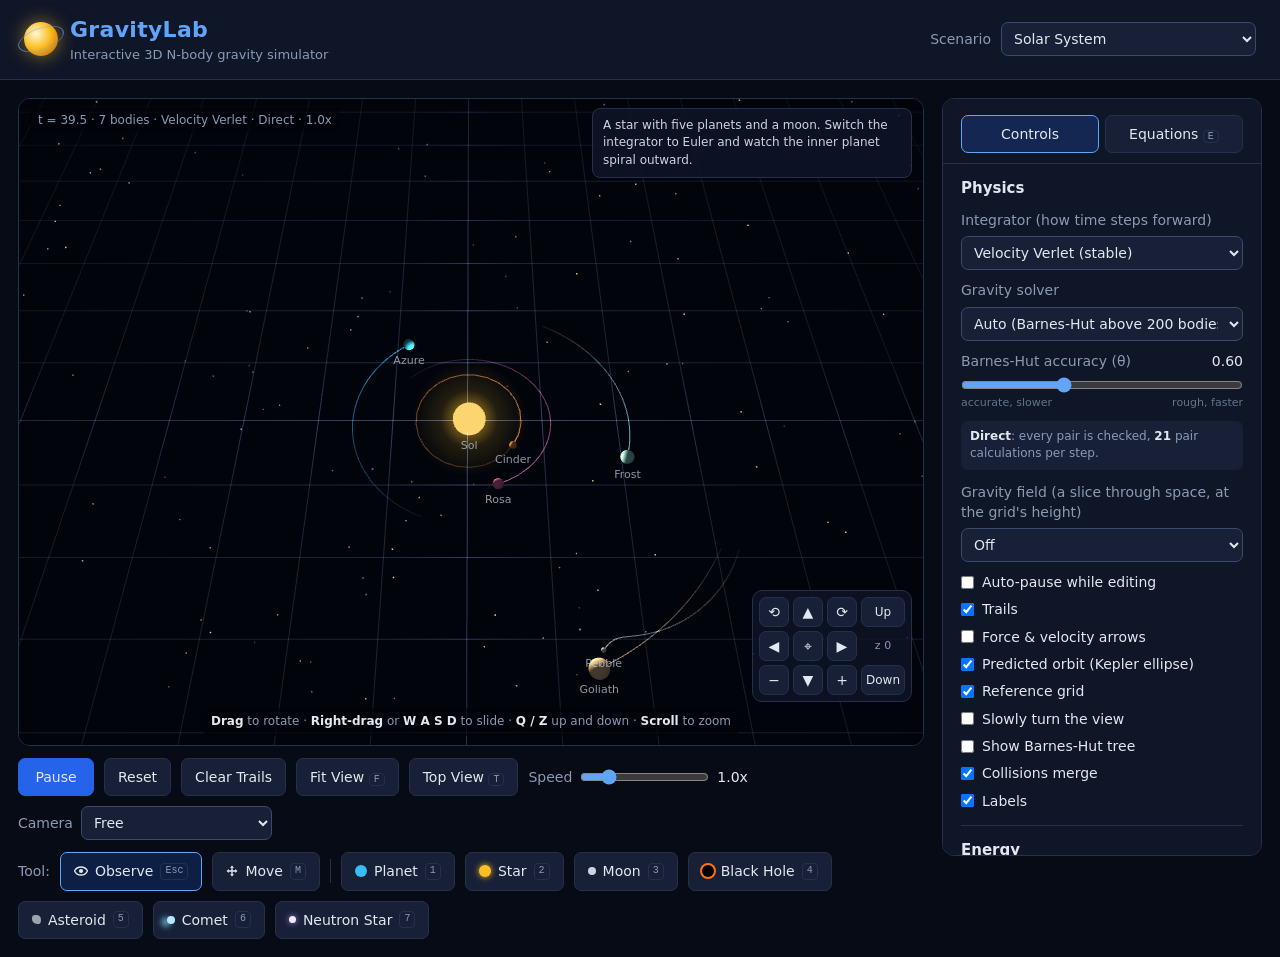
==== index.html @ ea88fcd2 "Add files via upload" ====
<!DOCTYPE html>
<html lang="en">
<head>
    <meta charset="UTF-8">
    <meta name="viewport" content="width=device-width, initial-scale=1.0">
    <title>GravityLab</title>
    <link rel="stylesheet" href="style.css">
</head>
<body>

<header class="topbar">
    <div class="brand">
        <div class="logo" aria-hidden="true"></div>
        <div>
            <h1>GravityLab</h1>
            <p>Interactive 3D N-body gravity simulator</p>
        </div>
    </div>
    <div class="scenario-picker">
        <label for="scenarioSelect">Scenario</label>
        <select id="scenarioSelect">
            <option value="solar">Solar System</option>
            <option value="sunPlanet">Star &amp; Planet</option>
            <option value="binary">Binary Stars</option>
            <option value="figure8">Figure-8 (three bodies)</option>
            <option value="slingshot">Gravity Assist</option>
            <option value="blackhole">Black Hole Disk</option>
            <option value="cluster">Random Cluster</option>
            <option value="planetFormation">Planet Formation (1,500 rocks)</option>
            <option value="galaxies">Galaxy Collision (3,000 stars)</option>
            <option value="asteroidBelt">Asteroid Belt &amp; Comet</option>
            <option value="empty">Empty Space</option>
        </select>
    </div>
</header>

<main class="app-layout">

    <section class="universe-container">

        <div class="canvas-wrap">
            <canvas id="universe"></canvas>
            <canvas id="overlay" aria-hidden="true"></canvas>

            <div class="hud" id="hud"></div>

            <div class="scenario-note" id="scenarioNote"></div>

            <div class="canvas-hint" id="canvasHint"></div>

            <!-- Buttons to move the view: hold one down to keep moving -->
            <div class="nav-pad" id="navPad" aria-label="Move the view">
                <button data-move="turnLeft" title="Turn left (&larr;)">&#10226;</button>
                <button data-move="forward" title="Slide forward (W)">&#9650;</button>
                <button data-move="turnRight" title="Turn right (&rarr;)">&#10227;</button>
                <button data-move="up" class="lift" title="Move the view and the grid up (Q)">Up</button>
                <button data-move="left" title="Slide left (A)">&#9664;</button>
                <button id="navFit" title="Fit everything in view (F)">&#8982;</button>
                <button data-move="right" title="Slide right (D)">&#9654;</button>
                <span class="plane-height" id="planeHeight" title="Height of the grid: new bodies are placed here">z 0</span>
                <button data-move="zoomOut" title="Zoom out (scroll)">&minus;</button>
                <button data-move="back" title="Slide back (S)">&#9660;</button>
                <button data-move="zoomIn" title="Zoom in (scroll)">+</button>
                <button data-move="down" class="lift" title="Move the view and the grid down (Z)">Down</button>
            </div>
        </div>

        <div class="simulation-controls">
            <button id="playPauseBtn" class="primary">Pause</button>
            <button id="resetBtn">Reset</button>
            <button id="clearTrailsBtn">Clear Trails</button>
            <button id="centerViewBtn">Fit View <kbd>F</kbd></button>
            <button id="topViewBtn" title="Switch between looking straight down and the tilted 3D view">Top View <kbd>T</kbd></button>

            <label class="inline">
                Speed
                <input type="range" id="speedSlider" min="0.1" max="5" step="0.1" value="1">
                <span id="speedValue">1.0x</span>
            </label>

            <label class="inline">
                Camera
                <select id="cameraSelect">
                    <option value="free">Free</option>
                    <option value="com">Follow center of mass</option>
                    <option value="selected">Follow selected body</option>
                </select>
            </label>
        </div>

        <div class="brush-bar">
            <span class="brush-label">Tool:</span>
            <button class="brush active" data-type="observe" title="Look around: drag to rotate, click to select. Never moves anything.">
                <svg class="cursor-icon" width="14" height="12" viewBox="0 0 14 12" aria-hidden="true">
                    <path d="M7 2 C3.5 2 1.2 4.6 0.5 6 C1.2 7.4 3.5 10 7 10 C10.5 10 12.8 7.4 13.5 6 C12.8 4.6 10.5 2 7 2 Z" fill="none" stroke="currentColor" stroke-width="1.3"/>
                    <circle cx="7" cy="6" r="2.1" fill="currentColor"/>
                </svg>Observe <kbd>Esc</kbd>
            </button>
            <button class="brush" data-type="move" title="Drag bodies to move them (Shift + drag: up and down)">
                <svg class="cursor-icon" width="12" height="12" viewBox="0 0 12 12" aria-hidden="true">
                    <path d="M6 0.5 L8 2.8 H6.7 V5.3 H9.2 V4 L11.5 6 L9.2 8 V6.7 H6.7 V9.2 H8 L6 11.5 L4 9.2 H5.3 V6.7 H2.8 V8 L0.5 6 L2.8 4 V5.3 H5.3 V2.8 H4 Z" fill="currentColor"/>
                </svg>Move <kbd>M</kbd>
            </button>
            <span class="brush-divider" aria-hidden="true"></span>
            <button class="brush" data-type="planet">
                <span class="swatch planet"></span>Planet <kbd>1</kbd>
            </button>
            <button class="brush" data-type="star">
                <span class="swatch star"></span>Star <kbd>2</kbd>
            </button>
            <button class="brush" data-type="moon">
                <span class="swatch moon"></span>Moon <kbd>3</kbd>
            </button>
            <button class="brush" data-type="blackhole">
                <span class="swatch blackhole"></span>Black Hole <kbd>4</kbd>
            </button>
            <button class="brush" data-type="asteroid">
                <span class="swatch asteroid"></span>Asteroid <kbd>5</kbd>
            </button>
            <button class="brush" data-type="comet">
                <span class="swatch comet"></span>Comet <kbd>6</kbd>
            </button>
            <button class="brush" data-type="neutronstar">
                <span class="swatch neutronstar"></span>Neutron Star <kbd>7</kbd>
            </button>
        </div>

    </section>

    <aside class="control-panel">

        <nav class="panel-tabs" role="tablist">
            <button class="panel-tab active" data-tab="controls" role="tab">Controls</button>
            <button class="panel-tab" data-tab="equations" role="tab">Equations <kbd>E</kbd></button>
        </nav>

        <div class="tab-page" id="tab-controls">

        <section class="panel-section">
            <h2>Physics</h2>

            <label class="field">
                Integrator (how time steps forward)
                <select id="integratorSelect">
                    <option value="verlet">Velocity Verlet (stable)</option>
                    <option value="euler">Euler (simple, drifts)</option>
                </select>
            </label>

            <label class="field">
                Gravity solver
                <select id="solverSelect">
                    <option value="auto">Auto (Barnes-Hut above 200 bodies)</option>
                    <option value="direct">Direct (exact, every pair)</option>
                    <option value="bh">Barnes-Hut (fast, approximate)</option>
                </select>
            </label>

            <div class="field">
                <label for="thetaSlider">
                    Barnes-Hut accuracy (&theta;) <span class="value" id="thetaValue">0.60</span>
                </label>
                <input type="range" id="thetaSlider" min="0.1" max="1.5" step="0.05" value="0.6">
                <span class="range-ends"><span>accurate, slower</span><span>rough, faster</span></span>
            </div>

            <p class="solver-stats" id="solverStats"></p>

            <label class="field">
                Gravity field (a slice through space, at the grid's height)
                <select id="fieldSelect">
                    <option value="off">Off</option>
                    <option value="map">Contour map: glow and rings</option>
                    <option value="sheet">Rubber sheet: gravity wells</option>
                </select>
            </label>

            <div class="toggles">
                <label title="Pauses the simulation while you drag a slider or type in a box, then resumes">
                    <input type="checkbox" id="autoPauseToggle"> Auto-pause while editing
                </label>
                <label><input type="checkbox" id="trailToggle" checked> Trails</label>
                <label><input type="checkbox" id="vectorToggle"> Force &amp; velocity arrows</label>
                <label title="The ellipse Kepler's laws predict for the selected body"><input type="checkbox" id="orbitToggle" checked> Predicted orbit (Kepler ellipse)</label>
                <label><input type="checkbox" id="gridToggle" checked> Reference grid</label>
                <label><input type="checkbox" id="spinToggle"> Slowly turn the view</label>
                <label><input type="checkbox" id="treeToggle"> Show Barnes-Hut tree</label>
                <label><input type="checkbox" id="mergeToggle" checked> Collisions merge</label>
                <label><input type="checkbox" id="labelToggle" checked> Labels</label>
            </div>

            <p class="legend-note hidden" id="vectorLegend">
                <span class="dot" style="background:#4ade80"></span>velocity
                <span class="dot" style="background:#fb923c"></span>acceleration (gravity)
                <br>Arrow lengths are scaled down to fit on screen.
            </p>

            <p class="legend-note hidden" id="treeLegend">
                Each cube holds up to 8 bodies before splitting into eight.
                Select a body to see what its group uses:
                <br><span class="dot" style="background:#fb923c"></span>far cubes, each pulling as one mass at the end of its line
                <br><span class="dot" style="background:#22d3ee"></span>nearby bodies, calculated one by one
            </p>
        </section>

        <section class="panel-section">
            <h2>Energy</h2>
            <canvas id="energyChart"></canvas>
            <div class="energy-legend">
                <span><i style="background:#38bdf8"></i>Kinetic</span>
                <span><i style="background:#f87171"></i>Potential</span>
                <span><i style="background:#f8fafc"></i>Total</span>
            </div>
            <p class="drift">
                Total energy drift: <b id="driftValue">0.000%</b>
            </p>
        </section>

        <section class="panel-section">
            <h2>Bodies <span class="count" id="bodyCount"></span></h2>
            <div id="bodyList"></div>
        </section>

        <section class="panel-section">
            <h2>Selected Body</h2>

            <p id="selectedBodyName" class="muted">Click a body to inspect it</p>

            <div id="bodyProperties" class="hidden">

                <div class="field">
                    <label for="massInput">Mass</label>
                    <div class="slider-row">
                        <input type="range" id="massSlider" min="0" max="1000" step="1" aria-label="Mass slider">
                        <input type="number" id="massInput" min="0.01" max="1000000" step="any">
                    </div>
                </div>

                <div class="field">
                    <label for="radiusInput">Radius</label>
                    <div class="slider-row">
                        <input type="range" id="radiusSlider" min="1" max="60" step="0.5" aria-label="Radius slider">
                        <input type="number" id="radiusInput" min="1" max="60" step="0.5">
                    </div>
                </div>

                <div class="three-col">
                    <label class="field">
                        Position X
                        <input type="number" id="xInput" step="1">
                    </label>
                    <label class="field">
                        Y
                        <input type="number" id="yInput" step="1">
                    </label>
                    <label class="field">
                        Z (height)
                        <input type="number" id="zInput" step="1">
                    </label>
                </div>

                <p class="muted small">Tip: pick the Move tool (M) to drag bodies on the canvas.</p>

                <div class="three-col">
                    <label class="field">
                        Velocity X
                        <input type="number" id="vxInput" step="0.1">
                    </label>
                    <label class="field">
                        Y
                        <input type="number" id="vyInput" step="0.1">
                    </label>
                    <label class="field">
                        Z
                        <input type="number" id="vzInput" step="0.1">
                    </label>
                </div>

                <p class="muted small">Speed: <b id="speedReadout">0</b></p>

                <div class="two-col">
                    <label class="field">
                        Orbit around
                        <select id="orbitAroundSelect" class="reference-select"></select>
                    </label>
                    <label class="field" title="As seen from above">
                        Direction
                        <select id="orbitDirection">
                            <option value="clockwise">&#8635; Clockwise</option>
                            <option value="anticlockwise">&#8634; Anticlockwise</option>
                        </select>
                    </label>
                </div>

                <div class="two-col">
                    <button id="orbitBtn">Make it orbit</button>
                    <button id="deleteBodyBtn" class="danger">Delete</button>
                </div>

                <button id="showEquationsBtn" class="link-button">See the equations for this body &rarr;</button>

            </div>
        </section>

        <details class="panel-section explainer">
            <summary>How it works</summary>

            <h3>1. Newton's law of gravity</h3>
            <p>
                Every body pulls on every other body. The pull from a body
                of mass <i>M</i> at distance <i>r</i> gives an acceleration of
                <code>a = G&middot;M / r&sup2;</code>, pointing toward it.
                Each body adds up the pulls from all the others. We visit
                each <em>pair</em> only once and apply equal and opposite
                forces (Newton's third law), which halves the work.
            </p>

            <h3>2. Stepping through time</h3>
            <p>
                A computer can't run time continuously, so we take tiny
                steps of length <code>dt</code>.
            </p>
            <p>
                <b>Euler</b> moves each body using its current velocity, then
                updates the velocity. It's simple, but every step adds a little
                energy, so orbits slowly spiral outward.
            </p>
            <p>
                <b>Velocity Verlet</b> does a half-step "kick" to the velocity,
                moves ("drift"), recomputes gravity, then does the second
                half-kick. It's <em>symplectic</em>: it preserves the geometry of
                the motion, so energy errors stay tiny and don't grow. Switch
                integrators and watch the energy graph.
            </p>

            <h3>3. Energy</h3>
            <p>
                Kinetic energy is <code>&frac12;mv&sup2;</code> and gravitational
                potential energy is <code>&minus;G&middot;m&#8321;m&#8322; / r</code>.
                With nothing outside the system, their sum should stay constant.
                The white line on the graph is that total. A flat line means the
                simulation is trustworthy.
            </p>

            <h3>4. Softening</h3>
            <p>
                Real gravity becomes infinite when two bodies touch
                (<i>r</i> &rarr; 0). We use <code>r&sup2; + &epsilon;&sup2;</code>
                with a small &epsilon; so very close passes don't explode.
            </p>

            <h3>5. Collisions</h3>
            <p>
                When two bodies touch they merge. Mass and momentum are
                conserved exactly, but some kinetic energy turns into heat,
                so the total energy line jumps (marked with a dashed line).
                The amount lost is
                <code>&frac12;&middot;&mu;&middot;v&sup2;</code>, where
                <i>v</i> is their relative speed and
                <code>&mu; = m&#8321;m&#8322; / (m&#8321; + m&#8322;)</code>.
                The drift readout allows for exactly that loss, so it only
                counts real numerical error. To find bodies quickly, collisions
                use "sweep and prune": bodies are sorted left to right, and each
                one only checks neighbours that overlap it horizontally.
            </p>

            <h3>6. The gravity field</h3>
            <p>
                Gravity's "well" (the potential, <code>&minus;G&middot;M / r</code>)
                fills all of space. In 3D, every body is wrapped in nested
                shells of equal potential, like the layers of an onion. Drawing
                every shell would hide everything, so we show a slice through
                space at the grid's height. Move it up and down (Q / Z) to
                scan through the field.
            </p>
            <p>
                <b>Contour map</b>: bright means a deep well, and the rings are
                lines of equal potential. Around a single star they're circles,
                the slice through its spherical shells. A body released at rest
                falls straight across them, downhill.
                <b>Rubber sheet</b>: the same slice, pushed down by the well's
                depth. An orbit is like a marble circling round a funnel.
                Gravity has no edge; it reaches forever and just gets weaker,
                so both fade out smoothly instead of stopping. Depth uses a
                logarithmic scale, otherwise stars' wells would be too deep to
                see anything else.
            </p>

            <h3>7. Barnes-Hut: thousands of bodies</h3>
            <p>
                Checking every pair gets slow fast: 1,500 bodies means over a
                million pairs, every step. The Barnes-Hut method (1986) puts
                space in a cube, then splits crowded cubes into eight smaller
                ones, building an <em>octree</em>.
            </p>
            <p>
                A distant cluster pulls almost exactly like one body with the
                cluster's total mass at its centre of mass. So if a cube is
                small compared to its distance (<code>size / distance &lt; &theta;</code>),
                its whole contents count as one pull. Nearby bodies are still
                calculated one by one. The work grows like
                <code>n log n</code> instead of <code>n&sup2;</code>.
            </p>
            <p>
                The catch: it's an approximation. Turn on "Show Barnes-Hut
                tree", select a body, and move the &theta; slider to see the
                trade-off between speed and accuracy. The energy graph shows
                the small extra error compared to the exact method.
            </p>

            <h3>8. Colliding galaxies</h3>
            <p>
                Each galaxy is a black hole plus 1,500 "stars" (each one
                standing for millions of real stars) on circular orbits. Real
                stars are so far apart that they practically never hit each
                other, so here they pass straight through each other: a
                <em>collisionless</em> system. Only gravity shapes it.
            </p>
            <p>
                Tidal tails form because gravity weakens with distance: the
                other galaxy pulls its near side harder than its centre, and
                its centre harder than its far side, stretching it out. A
                galaxy spinning the same way as the encounter (prograde) stays
                lined up with that stretch for longer, so its outer stars get
                flung into long tails. One spinning the other way (retrograde)
                barely changes. Alar and Juri Toomre showed this with a simple
                computer model in 1972; it explained the strange shapes of
                real galaxies like the Antennae.
            </p>
            <p>
                Galaxy centres aren't points: the black hole sits in a dense
                ball of stars. So this scenario uses more softening
                (&epsilon; = 15), which also keeps the energy error around
                0.1% instead of 5%.
            </p>

            <h3>9. Asteroids, comets and neutron stars</h3>
            <p>
                Gravity treats them all the same; only their mass and size
                differ. A <b>comet</b>'s tail always points <em>away</em> from
                the nearest star, not behind it: sunlight and the solar wind
                push gas and dust off the comet. The tail grows as the comet
                gets closer and hotter. A <b>neutron star</b> is the collapsed
                core of a giant star: twice the Sun's mass squeezed into a
                ball the size of a city. From far away it pulls exactly like
                a normal star of the same mass. You can only tell the
                difference up close.
            </p>

            <h3>10. The Equations tab and Kepler's laws</h3>
            <p>
                Select a body and open the Equations tab to see each formula
                with the simulation's live numbers plugged in. The orbit card
                treats the body and the one it orbits as a pair on their own
                (the "two-body problem"), which has an exact answer: an
                ellipse with the heavier body at one focus (Kepler's 1st law).
                The body moves fastest when it's closest (2nd law), and the
                time for one lap grows like <code>T&sup2; &prop; a&sup3;</code>
                (3rd law). The dashed ellipse on the canvas is that prediction.
                The other bodies pull on it too, so the real path slowly
                drifts away from the ellipse.
            </p>

            <h3>11. Three dimensions</h3>
            <p>
                Everything works the same in 3D: each position, velocity and
                force just has a third part, <i>z</i> (height above the middle
                plane). Real orbits are tilted a little, so the Solar System
                planets go slightly above and below the grid. An orbit always
                stays flat in its own plane, because angular momentum
                (<code>r &times; v</code>) is conserved; the tilted galaxies
                show what happens when two such planes meet.
            </p>
            <p>
                The picture is drawn with Three.js. Our code keeps the camera
                position (how far away, how far round, how high up), and
                Three.js turns the 3D scene into pixels on the graphics card.
                <b>Observe</b> (Esc) only looks around, so you can't move a
                body by accident; <b>Move</b> (M) drags bodies.
            </p>
            <p>
                The grid is the <em>working plane</em>: a flat plane at the
                height the camera looks at. New bodies are placed on it, the
                gravity field is sliced along it, and the thin lines from each
                body show how far above or below it they are. Move the view
                with right-drag, W A S D, Q / Z (up and down) or the buttons on
                the canvas; Fit View (F) or following a body also sets its height.
            </p>

            <h3>Credits</h3>
            <p>
                3D drawing: <a href="https://threejs.org" target="_blank" rel="noopener">Three.js</a>
                r149 (MIT licence, included in <code>lib/</code>).
                Written with help from an AI assistant (Claude), as allowed by
                the hackathon rules.
            </p>
        </details>

        </div>

        <div class="tab-page hidden" id="tab-equations">
            <section class="panel-section">
                <h2>Live equations</h2>
                <p class="muted small" id="equationsIntro"></p>
                <label class="field" id="equationsReference">
                    Compared with
                    <select id="equationsReferenceSelect" class="reference-select"></select>
                </label>
                <div id="equationCards"></div>
            </section>
        </div>

    </aside>

</main>

<script src="lib/three.min.js"></script>
<script src="script.js"></script>

</body>
</html>
---- style.css ----
* {
    margin: 0;
    padding: 0;
    box-sizing: border-box;
}

:root {
    --bg: #070b16;
    --panel: #0f1628;
    --panel-2: #172036;
    --border: #25314a;
    --text: #e2e8f0;
    --muted: #8b9ab3;
    --accent: #60a5fa;
    --accent-strong: #2563eb;
    --danger: #dc2626;
}

body {
    background: var(--bg);
    color: var(--text);
    font-family: system-ui, -apple-system, "Segoe UI", Roboto, Arial, sans-serif;
    font-size: 14px;
    line-height: 1.45;
}

/* ---------- Header ---------- */

.topbar {
    display: flex;
    align-items: center;
    justify-content: space-between;
    gap: 16px;
    flex-wrap: wrap;
    padding: 14px 24px;
    background: var(--panel);
    border-bottom: 1px solid var(--border);
}

.brand {
    display: flex;
    align-items: center;
    gap: 12px;
}

.logo {
    width: 34px;
    height: 34px;
    border-radius: 50%;
    background: radial-gradient(circle at 35% 35%, #fff7d6, #fbbf24 45%, #b45309 100%);
    box-shadow: 0 0 18px rgba(251, 191, 36, 0.55);
    position: relative;
}

.logo::after {
    content: "";
    position: absolute;
    inset: -7px;
    border: 1.5px solid rgba(96, 165, 250, 0.7);
    border-radius: 50%;
    transform: rotate(-20deg) scaleY(0.45);
}

h1 {
    color: var(--accent);
    font-size: 22px;
    letter-spacing: 0.3px;
}

.brand p {
    color: var(--muted);
    font-size: 13px;
}

.scenario-picker {
    display: flex;
    align-items: center;
    gap: 10px;
    color: var(--muted);
}

.scenario-picker select {
    min-width: 210px;
    font-size: 14px;
}

/* ---------- Layout ---------- */

.app-layout {
    display: grid;
    grid-template-columns: minmax(0, 1fr) 320px;
    gap: 18px;
    padding: 18px;
    align-items: start;
}

.universe-container {
    min-width: 0;
}

.canvas-wrap {
    position: relative;
}

canvas#universe {
    display: block;
    width: 100%;
    height: 72vh;
    min-height: 380px;
    background: #02040b;
    border: 1px solid var(--border);
    border-radius: 12px;
    cursor: grab;
    touch-action: none;
}

/* Buttons to move the view, in the canvas's bottom-right corner */
.nav-pad {
    position: absolute;
    right: 12px;
    bottom: 44px;
    display: grid;
    grid-template-columns: repeat(3, 30px) 44px;
    gap: 4px;
    padding: 6px;
    background: rgba(15, 22, 40, 0.75);
    border: 1px solid var(--border);
    border-radius: 10px;
    user-select: none;
    -webkit-user-select: none;
}

.nav-pad button {
    width: 30px;
    height: 30px;
    padding: 0;
    font-size: 14px;
    line-height: 1;
    touch-action: none;
}

.nav-pad button.lift {
    width: 44px;
    font-size: 12px;
}

.nav-pad button.held {
    background: rgba(37, 99, 235, 0.45);
    border-color: var(--accent);
}

.plane-height {
    align-self: center;
    text-align: center;
    font-size: 11px;
    color: var(--muted);
    font-variant-numeric: tabular-nums;
    white-space: nowrap;
    overflow: hidden;
}

/* Labels, arrows and rings, drawn flat on top of the 3D view */
canvas#overlay {
    position: absolute;
    top: 1px;
    left: 1px;
    width: calc(100% - 2px);
    height: calc(100% - 2px);
    border-radius: 11px;
    pointer-events: none;
}

.hud {
    position: absolute;
    top: 10px;
    left: 12px;
    font-size: 12px;
    color: var(--muted);
    font-variant-numeric: tabular-nums;
    pointer-events: none;
    background: rgba(2, 4, 11, 0.6);
    padding: 4px 8px;
    border-radius: 6px;
}

.scenario-note {
    position: absolute;
    top: 10px;
    right: 12px;
    max-width: 320px;
    font-size: 12px;
    color: #cbd5e1;
    background: rgba(15, 22, 40, 0.85);
    border: 1px solid var(--border);
    padding: 8px 10px;
    border-radius: 8px;
    pointer-events: none;
}

.scenario-note:empty {
    display: none;
}

.canvas-hint {
    position: absolute;
    bottom: 10px;
    left: 50%;
    transform: translateX(-50%);
    font-size: 12px;
    color: var(--muted);
    background: rgba(2, 4, 11, 0.7);
    padding: 5px 12px;
    border-radius: 999px;
    white-space: nowrap;
    pointer-events: none;
}

.canvas-hint b {
    color: var(--text);
    font-weight: 600;
}

/* ---------- Controls ---------- */

.simulation-controls,
.brush-bar {
    display: flex;
    flex-wrap: wrap;
    align-items: center;
    gap: 10px;
    padding-top: 12px;
}

button {
    background: var(--panel-2);
    color: var(--text);
    border: 1px solid var(--border);
    border-radius: 7px;
    padding: 8px 13px;
    font: inherit;
    cursor: pointer;
    transition: background 0.15s, border-color 0.15s;
}

button:hover {
    background: #22304d;
    border-color: #36476a;
}

button.primary {
    background: var(--accent-strong);
    border-color: var(--accent-strong);
    min-width: 76px;
}

button.primary:hover {
    background: #1d4ed8;
}

button.danger {
    background: var(--danger);
    border-color: var(--danger);
}

button.danger:hover {
    background: #b91c1c;
}

label.inline {
    display: flex;
    align-items: center;
    gap: 8px;
    color: var(--muted);
}

#speedValue {
    color: var(--text);
    min-width: 34px;
    font-variant-numeric: tabular-nums;
}

select,
input[type="number"] {
    background: var(--panel-2);
    border: 1px solid #3a4a68;
    border-radius: 7px;
    color: var(--text);
    padding: 7px 8px;
    font: inherit;
}

input[type="range"] {
    accent-color: var(--accent);
}

.brush-label {
    color: var(--muted);
}

.brush {
    display: flex;
    align-items: center;
    gap: 7px;
}

.brush.active {
    border-color: var(--accent);
    background: rgba(37, 99, 235, 0.22);
}

.brush-divider {
    width: 1px;
    height: 24px;
    background: var(--border);
}

.cursor-icon {
    color: var(--text);
}

kbd {
    font-size: 10px;
    color: var(--muted);
    border: 1px solid var(--border);
    border-radius: 4px;
    padding: 0 4px;
}

.swatch {
    width: 12px;
    height: 12px;
    border-radius: 50%;
    display: inline-block;
}

.swatch.planet { background: #38bdf8; }
.swatch.star { background: #fbbf24; box-shadow: 0 0 6px #fbbf24; }
.swatch.moon { background: #cbd5e1; width: 8px; height: 8px; }
.swatch.blackhole { background: #000; box-shadow: 0 0 0 2px #f97316; }
.swatch.asteroid { background: #9ca3af; width: 9px; height: 9px; border-radius: 35% 50% 40% 55%; }
.swatch.comet { background: #bae6fd; box-shadow: -5px 2px 6px #7dd3fc; width: 8px; height: 8px; }
.swatch.neutronstar { background: #ede9fe; box-shadow: 0 0 6px #a78bfa; width: 7px; height: 7px; }

/* ---------- Side panel ---------- */

.control-panel {
    background: var(--panel);
    border: 1px solid var(--border);
    border-radius: 12px;
    padding: 4px 18px;
    max-height: calc(72vh + 110px);
    overflow-y: auto;
}

/* Tabs at the top of the side panel */
.panel-tabs {
    position: sticky;
    top: -4px;
    z-index: 1;
    display: grid;
    grid-template-columns: 1fr 1fr;
    gap: 6px;
    margin: 0 -18px;
    padding: 12px 18px 10px;
    background: var(--panel);
    border-bottom: 1px solid var(--border);
}

.panel-tab.active {
    border-color: var(--accent);
    background: rgba(37, 99, 235, 0.22);
}

.link-button {
    display: block;
    width: 100%;
    margin-top: 10px;
    background: transparent;
    border-style: dashed;
    color: var(--accent);
}

.panel-section {
    padding: 14px 0;
    border-bottom: 1px solid var(--border);
}

.panel-section:last-child {
    border-bottom: none;
}

.control-panel h2 {
    font-size: 15px;
    margin-bottom: 10px;
    display: flex;
    align-items: center;
    gap: 8px;
}

.count {
    font-size: 12px;
    color: var(--muted);
    font-weight: normal;
}

.field {
    display: block;
    margin: 10px 0;
    color: var(--muted);
}

.field > select,
.field > input[type="range"],
.field > input[type="number"] {
    display: block;
    width: 100%;
    margin-top: 6px;
}

/* Slider with a number box beside it for exact values */
.slider-row {
    display: flex;
    align-items: center;
    gap: 10px;
    margin-top: 6px;
}

.slider-row input[type="range"] {
    flex: 1;
    min-width: 0;
}

.slider-row input[type="number"] {
    width: 92px;
    flex-shrink: 0;
    padding: 5px 7px;
    font-variant-numeric: tabular-nums;
}

.value {
    color: var(--text);
    float: right;
    font-variant-numeric: tabular-nums;
}

.range-ends {
    display: flex;
    justify-content: space-between;
    font-size: 11px;
    color: #64748b;
    margin-top: 2px;
}

.solver-stats {
    font-size: 12px;
    color: var(--muted);
    background: var(--panel-2);
    border-radius: 7px;
    padding: 7px 9px;
    margin: 4px 0 12px;
    font-variant-numeric: tabular-nums;
}

.solver-stats b {
    color: var(--text);
}

.solver-stats .speedup {
    color: #4ade80;
}

.body-item.more {
    cursor: default;
    color: var(--muted);
    font-size: 12px;
    background: transparent;
    border: 1px dashed var(--border);
}

.body-item.more:hover {
    background: transparent;
}

.toggles {
    display: grid;
    gap: 7px;
    margin-top: 6px;
}

.toggles label {
    display: flex;
    align-items: center;
    gap: 8px;
    cursor: pointer;
}

.legend-note {
    margin-top: 8px;
    font-size: 12px;
    color: var(--muted);
}

.dot {
    display: inline-block;
    width: 9px;
    height: 9px;
    border-radius: 50%;
    margin: 0 4px 0 6px;
}

#energyChart {
    display: block;
    width: 100%;
    height: 130px;
    background: #050915;
    border: 1px solid var(--border);
    border-radius: 8px;
}

.energy-legend {
    display: flex;
    gap: 14px;
    font-size: 12px;
    color: var(--muted);
    margin-top: 8px;
}

.energy-legend i {
    display: inline-block;
    width: 12px;
    height: 3px;
    border-radius: 2px;
    vertical-align: middle;
    margin-right: 5px;
}

.drift {
    margin-top: 6px;
    color: var(--muted);
}

.drift b {
    font-variant-numeric: tabular-nums;
    color: #4ade80;
}

.drift b.bad {
    color: #f87171;
}

#bodyList {
    max-height: 190px;
    overflow-y: auto;
}

.body-item {
    display: flex;
    align-items: center;
    gap: 9px;
    padding: 7px 9px;
    margin: 4px 0;
    background: var(--panel-2);
    border: 1px solid transparent;
    border-radius: 7px;
    cursor: pointer;
}

.body-item .mass {
    margin-left: auto;
    color: var(--muted);
    font-size: 12px;
    font-variant-numeric: tabular-nums;
}

.body-item:hover {
    background: #22304d;
}

.body-item.selected {
    border-color: var(--accent);
    background: #1c2a47;
}

.body-dot {
    width: 10px;
    height: 10px;
    border-radius: 50%;
    flex-shrink: 0;
}

.muted {
    color: var(--muted);
}

.small {
    font-size: 12px;
    margin-bottom: 10px;
}

#selectedBodyName:not(.muted) {
    font-weight: 600;
    font-size: 15px;
}

.two-col {
    display: grid;
    grid-template-columns: 1fr 1fr;
    gap: 10px;
}

.two-col label.field {
    margin: 6px 0;
}

.three-col {
    display: grid;
    grid-template-columns: 1fr 1fr 1fr;
    gap: 8px;
}

.three-col label.field {
    margin: 6px 0;
    font-size: 13px;
}

.three-col input[type="number"] {
    padding: 6px 6px;
}

.explainer a {
    color: var(--accent);
}

.hidden {
    display: none !important;
}

/* ---------- Equations tab ---------- */

.eq-card {
    background: var(--panel-2);
    border: 1px solid var(--border);
    border-radius: 9px;
    padding: 10px 12px;
    margin: 10px 0;
}

.eq-card h3 {
    font-size: 13px;
    color: var(--accent);
    margin-bottom: 6px;
}

/* The equation itself, in maths-style lettering */
.eq {
    margin: 6px 0;
    font-family: "Cambria Math", "STIX Two Math", "Times New Roman", serif;
    font-size: 17px;
    color: #fde68a;
}

/* A fraction: top over bottom with a line between */
.frac {
    display: inline-flex;
    flex-direction: column;
    vertical-align: middle;
    text-align: center;
    line-height: 1.25;
    margin: 0 2px;
}

.frac > span + span {
    border-top: 1px solid currentColor;
}

/* The same equation with this moment's numbers put in */
.eq-sub {
    margin: 4px 0;
    font-size: 13px;
    font-variant-numeric: tabular-nums;
}

.eq-sub .frac {
    font-size: 12px;
}

.eq-sub b,
.eq-row b {
    color: #fff;
    font-weight: 600;
}

.eq-sub b.result {
    color: #4ade80;
}

.eq-row {
    display: flex;
    justify-content: space-between;
    gap: 10px;
    font-size: 13px;
    margin: 3px 0;
    font-variant-numeric: tabular-nums;
}

.eq-row span:first-child {
    color: var(--muted);
}

.eq-note {
    font-size: 12px;
    color: var(--muted);
    margin-top: 6px;
}

.orbit-status {
    display: inline-block;
    margin-top: 6px;
    padding: 2px 9px;
    border-radius: 999px;
    font-size: 12px;
    font-weight: 600;
    background: rgba(74, 222, 128, 0.15);
    color: #4ade80;
}

.orbit-status.escaping {
    background: rgba(248, 113, 113, 0.15);
    color: #f87171;
}

/* ---------- Explainer ---------- */

.explainer summary {
    font-size: 15px;
    font-weight: 700;
    cursor: pointer;
    color: var(--accent);
}

.explainer h3 {
    font-size: 13px;
    margin: 14px 0 4px;
}

.explainer p {
    color: #b8c4d6;
    margin-bottom: 6px;
}

.explainer code {
    background: var(--panel-2);
    padding: 1px 5px;
    border-radius: 4px;
    font-size: 12px;
    color: #fde68a;
}

/* ---------- Small screens ---------- */

@media (max-width: 900px) {
    .app-layout {
        grid-template-columns: 1fr;
    }

    .control-panel {
        max-height: none;
    }

    .canvas-hint {
        white-space: normal;
        width: 92%;
        text-align: center;
    }

    .scenario-note {
        display: none;
    }

    /* On small screens the hint sits at the bottom, so the pad moves up */
    .nav-pad {
        bottom: auto;
        top: 40px;
        right: 8px;
    }
}
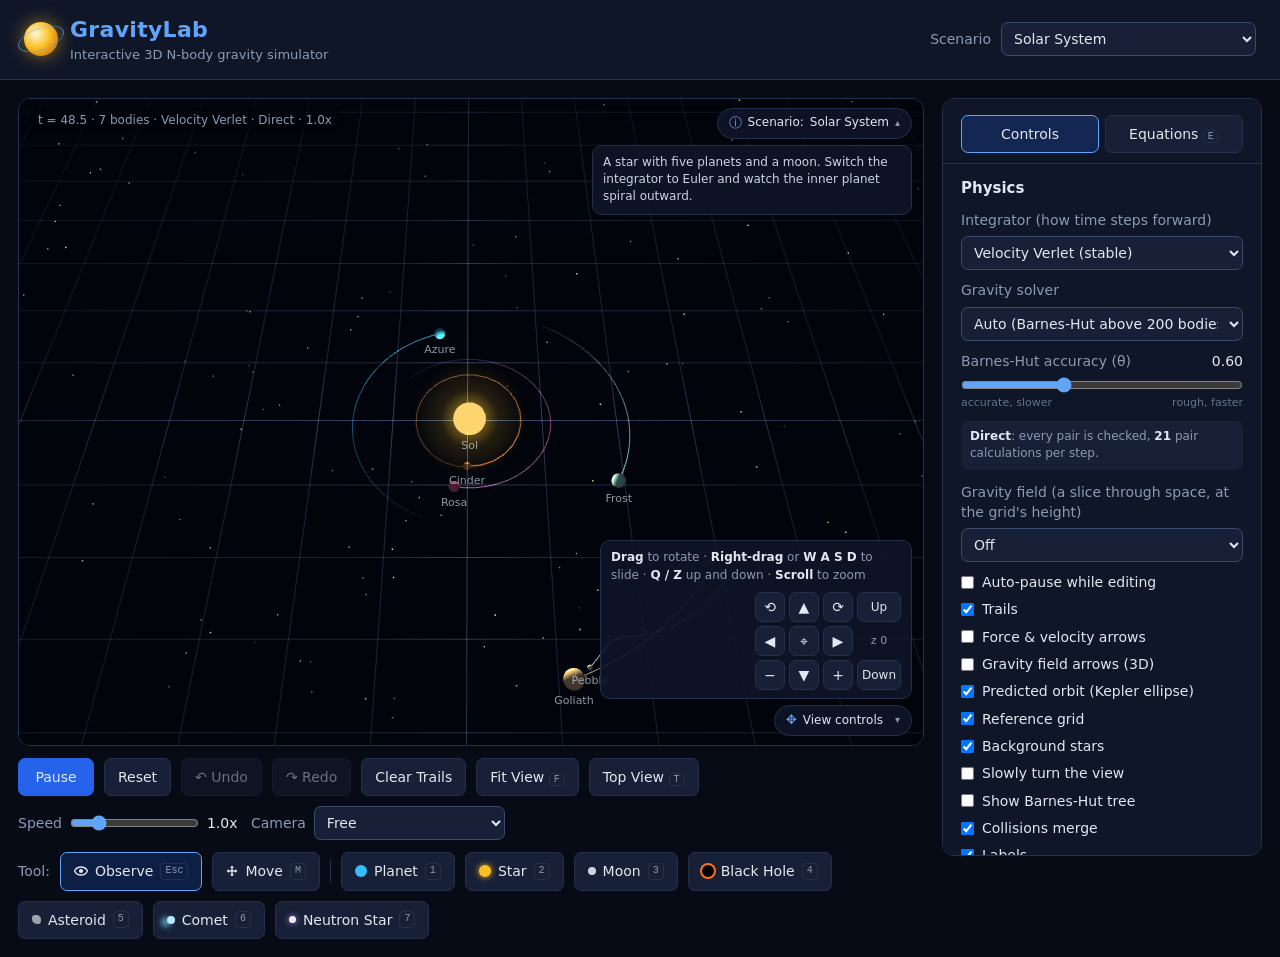
==== commit 41af7349: "Add undo/redo, pull sheet, gravity arrows and collapsible canvas panels - Undo / Redo for every edit" ====
--- a/index.html
+++ b/index.html
@@ -44,30 +44,51 @@
 
             <div class="hud" id="hud"></div>
 
-            <div class="scenario-note" id="scenarioNote"></div>
-
-            <div class="canvas-hint" id="canvasHint"></div>
-
-            <!-- Buttons to move the view: hold one down to keep moving -->
-            <div class="nav-pad" id="navPad" aria-label="Move the view">
-                <button data-move="turnLeft" title="Turn left (&larr;)">&#10226;</button>
-                <button data-move="forward" title="Slide forward (W)">&#9650;</button>
-                <button data-move="turnRight" title="Turn right (&rarr;)">&#10227;</button>
-                <button data-move="up" class="lift" title="Move the view and the grid up (Q)">Up</button>
-                <button data-move="left" title="Slide left (A)">&#9664;</button>
-                <button id="navFit" title="Fit everything in view (F)">&#8982;</button>
-                <button data-move="right" title="Slide right (D)">&#9654;</button>
-                <span class="plane-height" id="planeHeight" title="Height of the grid: new bodies are placed here">z 0</span>
-                <button data-move="zoomOut" title="Zoom out (scroll)">&minus;</button>
-                <button data-move="back" title="Slide back (S)">&#9660;</button>
-                <button data-move="zoomIn" title="Zoom in (scroll)">+</button>
-                <button data-move="down" class="lift" title="Move the view and the grid down (Z)">Down</button>
-            </div>
+            <div class="toast" id="toast" role="status"></div>
+
+            <!-- Panels on the canvas: click a tab to open or close it -->
+            <section class="canvas-panel scenario-panel" id="scenarioPanel">
+                <button class="canvas-panel-tab" aria-expanded="true" aria-controls="scenarioNote">
+                    <span class="panel-icon" aria-hidden="true">&#9432;</span>
+                    Scenario: <span id="scenarioName"></span>
+                    <span class="chevron" aria-hidden="true"></span>
+                </button>
+                <div class="canvas-panel-body" id="scenarioNote"></div>
+            </section>
+
+            <section class="canvas-panel controls-panel opens-up" id="controlsPanel">
+                <button class="canvas-panel-tab" aria-expanded="true" aria-controls="controlsBody">
+                    <span class="panel-icon" aria-hidden="true">&#10021;</span>
+                    View controls<span class="tool-badge" id="toolBadge"></span>
+                    <span class="chevron" aria-hidden="true"></span>
+                </button>
+                <div class="canvas-panel-body" id="controlsBody">
+                    <p class="canvas-hint" id="canvasHint"></p>
+
+                    <!-- Buttons to move the view: hold one down to keep moving -->
+                    <div class="nav-pad" id="navPad" aria-label="Move the view">
+                        <button data-move="turnLeft" title="Turn left (&larr;)">&#10226;</button>
+                        <button data-move="forward" title="Slide forward (W)">&#9650;</button>
+                        <button data-move="turnRight" title="Turn right (&rarr;)">&#10227;</button>
+                        <button data-move="up" class="lift" title="Move the view and the grid up (Q)">Up</button>
+                        <button data-move="left" title="Slide left (A)">&#9664;</button>
+                        <button id="navFit" title="Fit everything in view (F)">&#8982;</button>
+                        <button data-move="right" title="Slide right (D)">&#9654;</button>
+                        <span class="plane-height" id="planeHeight" title="Height of the grid: new bodies are placed here">z 0</span>
+                        <button data-move="zoomOut" title="Zoom out (scroll)">&minus;</button>
+                        <button data-move="back" title="Slide back (S)">&#9660;</button>
+                        <button data-move="zoomIn" title="Zoom in (scroll)">+</button>
+                        <button data-move="down" class="lift" title="Move the view and the grid down (Z)">Down</button>
+                    </div>
+                </div>
+            </section>
         </div>
 
         <div class="simulation-controls">
             <button id="playPauseBtn" class="primary">Pause</button>
             <button id="resetBtn">Reset</button>
+            <button id="undoBtn" disabled title="Nothing to undo">&#8630; Undo</button>
+            <button id="redoBtn" disabled title="Nothing to redo">&#8631; Redo</button>
             <button id="clearTrailsBtn">Clear Trails</button>
             <button id="centerViewBtn">Fit View <kbd>F</kbd></button>
             <button id="topViewBtn" title="Switch between looking straight down and the tilted 3D view">Top View <kbd>T</kbd></button>
@@ -171,7 +192,8 @@
                 <select id="fieldSelect">
                     <option value="off">Off</option>
                     <option value="map">Contour map: glow and rings</option>
-                    <option value="sheet">Rubber sheet: gravity wells</option>
+                    <option value="sheet">Rubber sheet: how deep the wells are</option>
+                    <option value="pull">Pull sheet: which way gravity pulls</option>
                 </select>
             </label>
 
@@ -181,8 +203,10 @@
                 </label>
                 <label><input type="checkbox" id="trailToggle" checked> Trails</label>
                 <label><input type="checkbox" id="vectorToggle"> Force &amp; velocity arrows</label>
+                <label title="Arrows all around the view, pointing the way gravity pulls"><input type="checkbox" id="arrowsToggle"> Gravity field arrows (3D)</label>
                 <label title="The ellipse Kepler's laws predict for the selected body"><input type="checkbox" id="orbitToggle" checked> Predicted orbit (Kepler ellipse)</label>
                 <label><input type="checkbox" id="gridToggle" checked> Reference grid</label>
+                <label><input type="checkbox" id="starsToggle" checked> Background stars</label>
                 <label><input type="checkbox" id="spinToggle"> Slowly turn the view</label>
                 <label><input type="checkbox" id="treeToggle"> Show Barnes-Hut tree</label>
                 <label><input type="checkbox" id="mergeToggle" checked> Collisions merge</label>
@@ -380,6 +404,15 @@
                 falls straight across them, downhill.
                 <b>Rubber sheet</b>: the same slice, pushed down by the well's
                 depth. An orbit is like a marble circling round a funnel.
+                But the sheet's "down" isn't a real direction: it shows how
+                <em>deep</em> the well is, not which way gravity <em>pulls</em>.
+                <b>Pull sheet</b> fixes that: the same depth, but each point is
+                pushed the way gravity really pulls there. Slice above a planet
+                and it sags down to it; below, it bulges up to it; level with
+                it, the lines are drawn in sideways.
+                <b>Gravity field arrows</b> show the pull all around at once:
+                each arrow points along <code>g</code>, the pull per unit of
+                mass, longer and brighter where it's stronger.
                 Gravity has no edge; it reaches forever and just gets weaker,
                 so both fade out smoothly instead of stopping. Depth uses a
                 logarithmic scale, otherwise stars' wells would be too deep to
@@ -470,6 +503,11 @@
                 stays flat in its own plane, because angular momentum
                 (<code>r &times; v</code>) is conserved; the tilted galaxies
                 show what happens when two such planes meet.
+            </p>
+            <p>
+                Misclicked? <b>Undo</b> (Ctrl+Z) puts the system back to just
+                before your last change, rewinding time to that moment.
+                <b>Redo</b> (Ctrl+Shift+Z) goes forward again.
             </p>
             <p>
                 The picture is drawn with Three.js. Our code keeps the camera
--- a/style.css
+++ b/style.css
@@ -114,18 +114,12 @@
     touch-action: none;
 }
 
-/* Buttons to move the view, in the canvas's bottom-right corner */
+/* Buttons to move the view, inside the View controls panel */
 .nav-pad {
-    position: absolute;
-    right: 12px;
-    bottom: 44px;
     display: grid;
     grid-template-columns: repeat(3, 30px) 44px;
     gap: 4px;
-    padding: 6px;
-    background: rgba(15, 22, 40, 0.75);
-    border: 1px solid var(--border);
-    border-radius: 10px;
+    justify-content: end;
     user-select: none;
     -webkit-user-select: none;
 }
@@ -183,36 +177,94 @@
     border-radius: 6px;
 }
 
-.scenario-note {
+/* "Undone: ..." message in the middle of the canvas */
+.toast {
     position: absolute;
+    top: 40%;
+    left: 50%;
+    transform: translate(-50%, -50%);
+    padding: 7px 14px;
+    border-radius: 999px;
+    background: rgba(15, 22, 40, 0.92);
+    border: 1px solid var(--accent);
+    font-size: 13px;
+    pointer-events: none;
+    opacity: 0;
+    transition: opacity 0.25s;
+}
+
+.toast.visible {
+    opacity: 1;
+}
+
+/* ---------- Panels on the canvas (Scenario, View controls) ---------- */
+
+.canvas-panel {
+    position: absolute;
+    right: 12px;
+    display: flex;
+    flex-direction: column;
+    align-items: flex-end;
+    gap: 6px;
+    max-width: 320px;
+}
+
+.scenario-panel {
     top: 10px;
-    right: 12px;
-    max-width: 320px;
+}
+
+/* The controls sit at the bottom, so their tab is at the bottom and the panel opens upward */
+.controls-panel {
+    bottom: 10px;
+    flex-direction: column-reverse;
+}
+
+.canvas-panel-tab {
+    display: flex;
+    align-items: center;
+    gap: 6px;
+    padding: 5px 11px;
+    font-size: 12px;
+    border-radius: 999px;
+    background: rgba(15, 22, 40, 0.88);
+    max-width: 100%;
+}
+
+.canvas-panel-tab .panel-icon {
+    color: var(--accent);
+    font-size: 13px;
+}
+
+.canvas-panel-tab .chevron {
+    color: var(--muted);
+    font-size: 10px;
+}
+
+.tool-badge {
+    color: #fde68a;
+}
+
+.canvas-panel-body {
+    background: rgba(15, 22, 40, 0.88);
+    border: 1px solid var(--border);
+    border-radius: 10px;
+    padding: 8px 10px;
+}
+
+.canvas-panel.collapsed .canvas-panel-body {
+    display: none;
+}
+
+.scenario-panel .canvas-panel-body {
     font-size: 12px;
     color: #cbd5e1;
-    background: rgba(15, 22, 40, 0.85);
-    border: 1px solid var(--border);
-    padding: 8px 10px;
-    border-radius: 8px;
-    pointer-events: none;
-}
-
-.scenario-note:empty {
-    display: none;
 }
 
 .canvas-hint {
-    position: absolute;
-    bottom: 10px;
-    left: 50%;
-    transform: translateX(-50%);
-    font-size: 12px;
-    color: var(--muted);
-    background: rgba(2, 4, 11, 0.7);
-    padding: 5px 12px;
-    border-radius: 999px;
-    white-space: nowrap;
-    pointer-events: none;
+    max-width: 290px;
+    margin-bottom: 8px;
+    font-size: 12px;
+    color: var(--muted);
 }
 
 .canvas-hint b {
@@ -245,6 +297,16 @@
 button:hover {
     background: #22304d;
     border-color: #36476a;
+}
+
+button:disabled {
+    opacity: 0.45;
+    cursor: default;
+}
+
+button:disabled:hover {
+    background: var(--panel-2);
+    border-color: var(--border);
 }
 
 button.primary {
@@ -767,20 +829,13 @@
         max-height: none;
     }
 
-    .canvas-hint {
-        white-space: normal;
-        width: 92%;
-        text-align: center;
+    /* Below the readout in the top-left corner, which is wider on a phone */
+    .scenario-panel {
+        top: 34px;
     }
 
-    .scenario-note {
-        display: none;
+    .canvas-panel {
+        right: 8px;
+        max-width: calc(100% - 16px);
     }
-
-    /* On small screens the hint sits at the bottom, so the pad moves up */
-    .nav-pad {
-        bottom: auto;
-        top: 40px;
-        right: 8px;
-    }
-}
+}
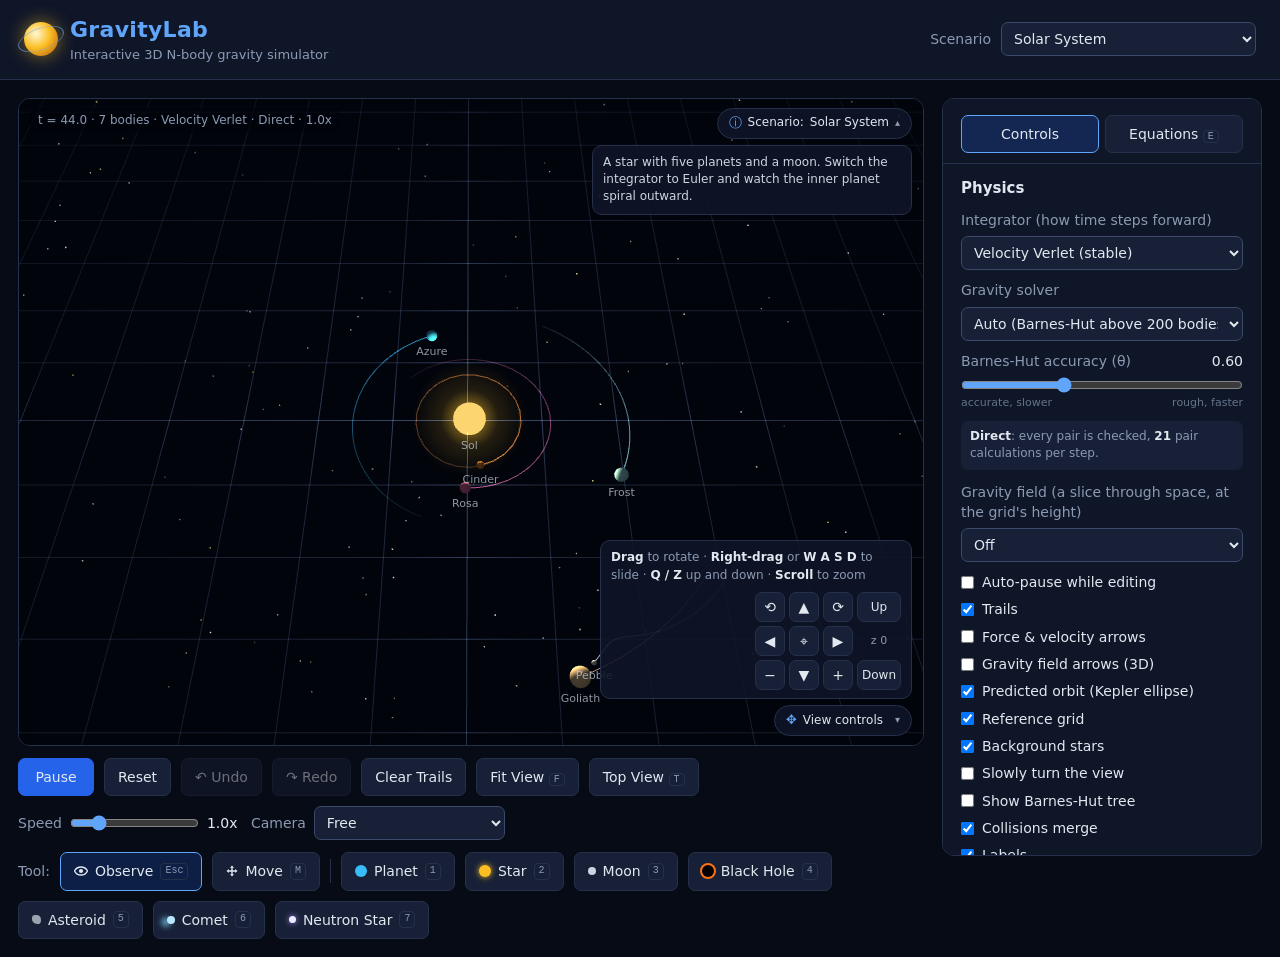
==== commit c53ecfb2: "Fix auto-pause so it applies to placing and moving bodies - Auto-pause now covers placing and Move-t" ====
--- a/index.html
+++ b/index.html
@@ -198,7 +198,7 @@
             </label>
 
             <div class="toggles">
-                <label title="Pauses the simulation while you drag a slider or type in a box, then resumes">
+                <label title="Pauses while you place or move a body, drag a slider or type in a box, then carries on. When off, everything keeps moving, and a body you drag is held still with its velocity.">
                     <input type="checkbox" id="autoPauseToggle"> Auto-pause while editing
                 </label>
                 <label><input type="checkbox" id="trailToggle" checked> Trails</label>
@@ -514,7 +514,12 @@
                 position (how far away, how far round, how high up), and
                 Three.js turns the 3D scene into pixels on the graphics card.
                 <b>Observe</b> (Esc) only looks around, so you can't move a
-                body by accident; <b>Move</b> (M) drags bodies.
+                body by accident; <b>Move</b> (M) drags bodies. With
+                "Auto-pause while editing" on, the simulation waits while you
+                place, drag or edit a body. With it off, everything keeps
+                moving; a body you drag is held still under the mouse (still
+                pulling on the others) and carries on with its old velocity
+                when you let go.
             </p>
             <p>
                 The grid is the <em>working plane</em>: a flat plane at the
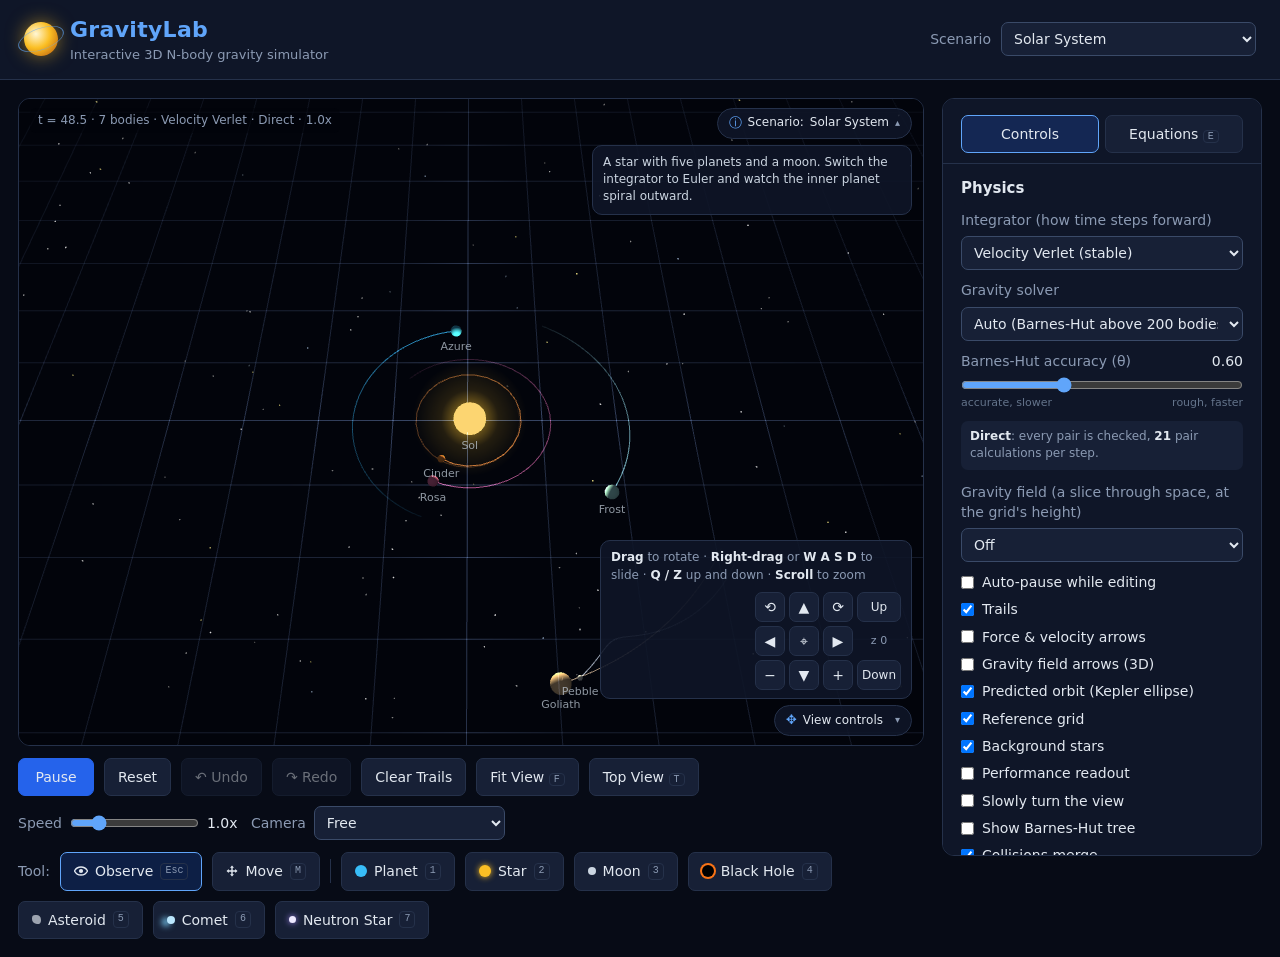
==== commit e414c187: "Speed up drawing extras, collision checks and the energy graph - Gravity field, arrows and tree view" ====
--- a/index.html
+++ b/index.html
@@ -207,6 +207,7 @@
                 <label title="The ellipse Kepler's laws predict for the selected body"><input type="checkbox" id="orbitToggle" checked> Predicted orbit (Kepler ellipse)</label>
                 <label><input type="checkbox" id="gridToggle" checked> Reference grid</label>
                 <label><input type="checkbox" id="starsToggle" checked> Background stars</label>
+                <label title="Frames per second, and how long physics and drawing take each frame"><input type="checkbox" id="perfToggle"> Performance readout</label>
                 <label><input type="checkbox" id="spinToggle"> Slowly turn the view</label>
                 <label><input type="checkbox" id="treeToggle"> Show Barnes-Hut tree</label>
                 <label><input type="checkbox" id="mergeToggle" checked> Collisions merge</label>
--- a/style.css
+++ b/style.css
@@ -531,6 +531,10 @@
     color: #4ade80;
 }
 
+.solver-stats .warning {
+    color: #facc15;
+}
+
 .body-item.more {
     cursor: default;
     color: var(--muted);
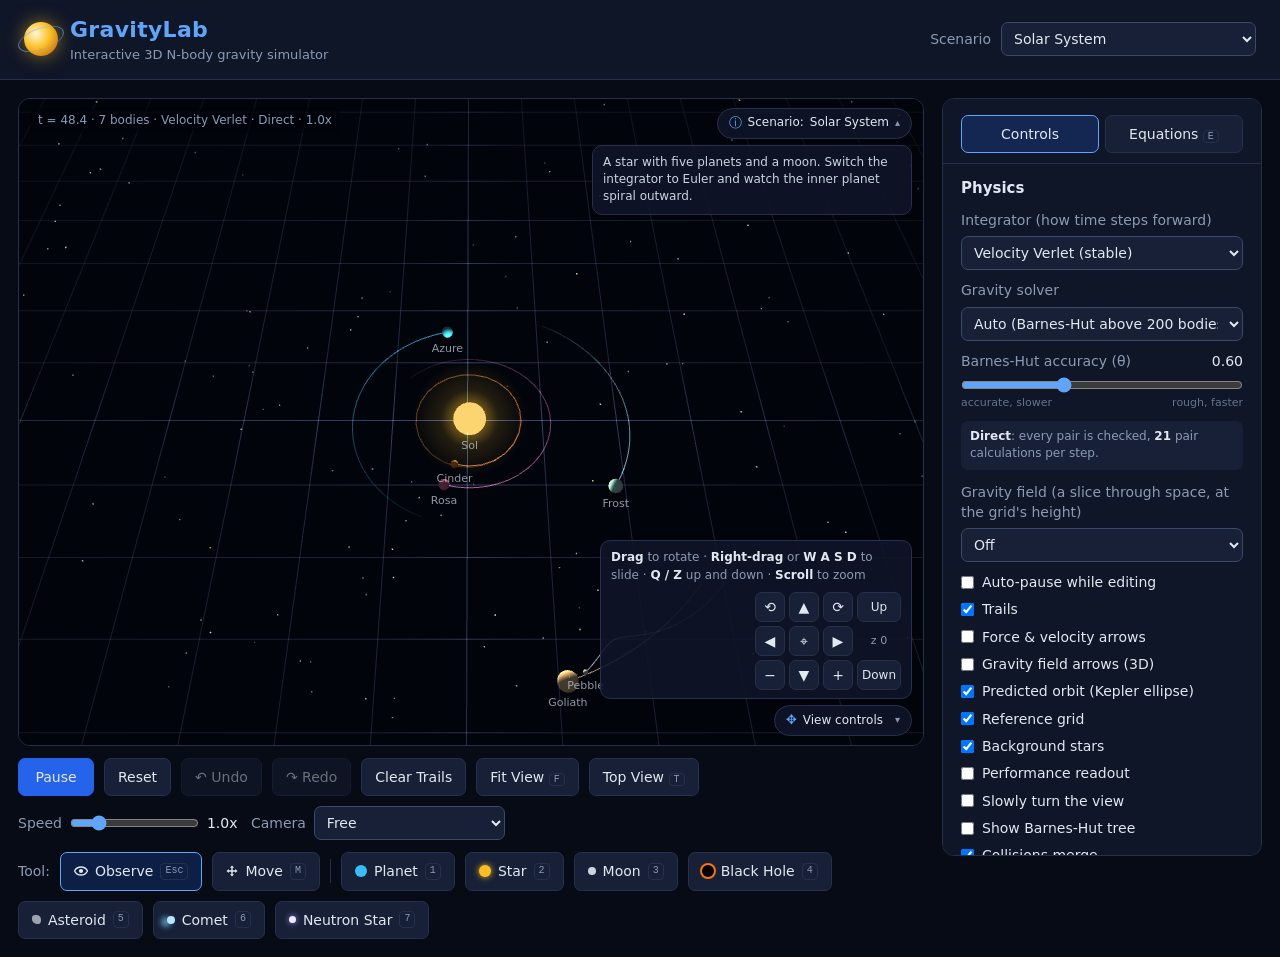
==== commit 23e3eded: "Validate the physics with 34 automated checks; fix momentum and the force card - tests/validate.js: " ====
--- a/index.html
+++ b/index.html
@@ -475,8 +475,8 @@
                 the nearest star, not behind it: sunlight and the solar wind
                 push gas and dust off the comet. The tail grows as the comet
                 gets closer and hotter. A <b>neutron star</b> is the collapsed
-                core of a giant star: twice the Sun's mass squeezed into a
-                ball the size of a city. From far away it pulls exactly like
+                core of a giant star: about 1.4 times the Sun's mass squeezed
+                into a ball the size of a city. From far away it pulls exactly like
                 a normal star of the same mass. You can only tell the
                 difference up close.
             </p>
@@ -529,6 +529,16 @@
                 body show how far above or below it they are. Move the view
                 with right-drag, W A S D, Q / Z (up and down) or the buttons on
                 the canvas; Fit View (F) or following a body also sets its height.
+            </p>
+
+            <h3>12. How we checked the physics</h3>
+            <p>
+                34 automated tests compare the simulator with answers worked
+                out independently: Kepler's laws, escape speed, conservation of
+                energy and momentum, collisions, the known figure-8 solution,
+                and Barnes-Hut against the exact method. All pass. The details
+                are in <code>VALIDATION.md</code>, and anyone can rerun them
+                with <code>node tests/validate.js</code>.
             </p>
 
             <h3>Credits</h3>
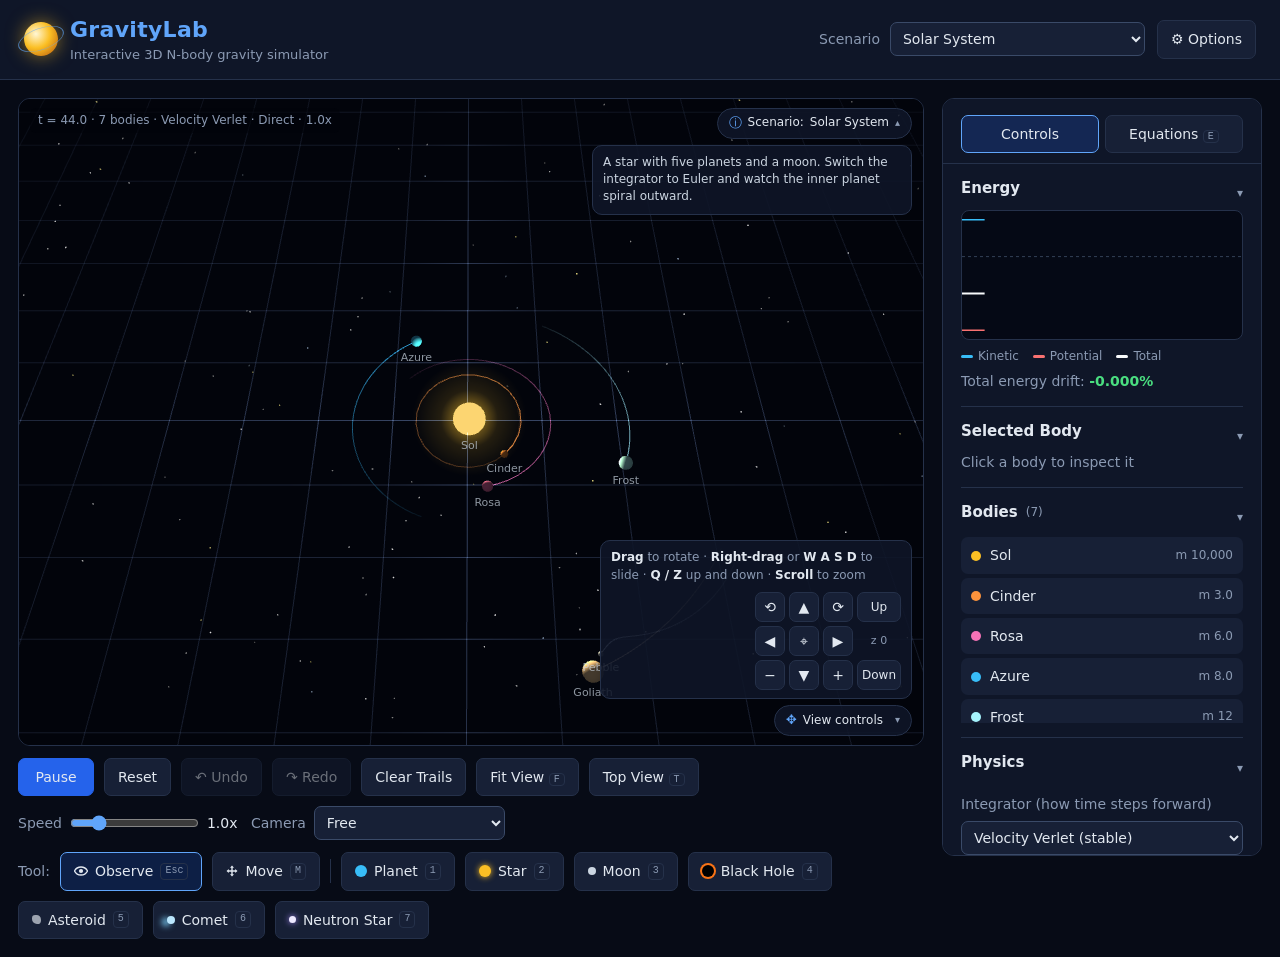
==== commit ff7fc245: "Add an Options menu; reorder and fold the side panel sections - ⚙ Options button in the top bar with" ====
--- a/index.html
+++ b/index.html
@@ -16,6 +16,7 @@
             <p>Interactive 3D N-body gravity simulator</p>
         </div>
     </div>
+    <div class="header-actions">
     <div class="scenario-picker">
         <label for="scenarioSelect">Scenario</label>
         <select id="scenarioSelect">
@@ -31,6 +32,46 @@
             <option value="asteroidBelt">Asteroid Belt &amp; Comet</option>
             <option value="empty">Empty Space</option>
         </select>
+    </div>
+
+    <!-- Options: what to show, saved in this browser -->
+    <div class="options-menu">
+        <button id="optionsBtn" aria-haspopup="true" aria-expanded="false" aria-controls="optionsPanel">
+            <span aria-hidden="true">&#9881;</span> Options
+        </button>
+        <div class="options-panel hidden" id="optionsPanel" role="dialog" aria-label="Options">
+            <fieldset>
+                <legend>Show on the canvas</legend>
+                <label><input type="checkbox" id="trailToggle" checked> Trails</label>
+                <label><input type="checkbox" id="labelToggle" checked> Labels</label>
+                <label><input type="checkbox" id="vectorToggle"> Force &amp; velocity arrows</label>
+                <label title="Arrows all around the view, pointing the way gravity pulls"><input type="checkbox" id="arrowsToggle"> Gravity field arrows (3D)</label>
+                <label title="The ellipse Kepler's laws predict for the selected body"><input type="checkbox" id="orbitToggle" checked> Predicted orbit (Kepler ellipse)</label>
+                <label><input type="checkbox" id="treeToggle"> Barnes-Hut tree</label>
+            </fieldset>
+            <fieldset>
+                <legend>Scene</legend>
+                <label><input type="checkbox" id="gridToggle" checked> Reference grid</label>
+                <label><input type="checkbox" id="starsToggle" checked> Background stars</label>
+                <label><input type="checkbox" id="spinToggle"> Slowly turn the view</label>
+                <label title="Frames per second, and how long physics and drawing take each frame"><input type="checkbox" id="perfToggle"> Performance readout</label>
+            </fieldset>
+            <fieldset>
+                <legend>Simulation</legend>
+                <label><input type="checkbox" id="mergeToggle" checked> Collisions merge</label>
+                <label title="Pauses while you place or move a body, drag a slider or type in a box, then carries on. When off, everything keeps moving, and a body you drag is held still with its velocity.">
+                    <input type="checkbox" id="autoPauseToggle"> Auto-pause while editing
+                </label>
+            </fieldset>
+            <div class="options-footer">
+                <span class="muted">Saved in this browser</span>
+                <span>
+                    <button id="resetOptionsBtn">Reset to defaults</button>
+                    <button id="closeOptionsBtn" class="primary">Done</button>
+                </span>
+            </div>
+        </div>
+    </div>
     </div>
 </header>
 
@@ -157,8 +198,107 @@
 
         <div class="tab-page" id="tab-controls">
 
-        <section class="panel-section">
-            <h2>Physics</h2>
+        <details class="panel-section foldable" id="sectionEnergy" open>
+            <summary><h2>Energy</h2></summary>
+            <canvas id="energyChart"></canvas>
+            <div class="energy-legend">
+                <span><i style="background:#38bdf8"></i>Kinetic</span>
+                <span><i style="background:#f87171"></i>Potential</span>
+                <span><i style="background:#f8fafc"></i>Total</span>
+            </div>
+            <p class="drift">
+                Total energy drift: <b id="driftValue">0.000%</b>
+            </p>
+        </details>
+
+        <details class="panel-section foldable" id="sectionSelected" open>
+            <summary><h2>Selected Body</h2></summary>
+
+            <p id="selectedBodyName" class="muted">Click a body to inspect it</p>
+
+            <div id="bodyProperties" class="hidden">
+
+                <div class="field">
+                    <label for="massInput">Mass</label>
+                    <div class="slider-row">
+                        <input type="range" id="massSlider" min="0" max="1000" step="1" aria-label="Mass slider">
+                        <input type="number" id="massInput" min="0.01" max="1000000" step="any">
+                    </div>
+                </div>
+
+                <div class="field">
+                    <label for="radiusInput">Radius</label>
+                    <div class="slider-row">
+                        <input type="range" id="radiusSlider" min="1" max="60" step="0.5" aria-label="Radius slider">
+                        <input type="number" id="radiusInput" min="1" max="60" step="0.5">
+                    </div>
+                </div>
+
+                <div class="three-col">
+                    <label class="field">
+                        Position X
+                        <input type="number" id="xInput" step="1">
+                    </label>
+                    <label class="field">
+                        Y
+                        <input type="number" id="yInput" step="1">
+                    </label>
+                    <label class="field">
+                        Z (height)
+                        <input type="number" id="zInput" step="1">
+                    </label>
+                </div>
+
+                <p class="muted small">Tip: pick the Move tool (M) to drag bodies on the canvas.</p>
+
+                <div class="three-col">
+                    <label class="field">
+                        Velocity X
+                        <input type="number" id="vxInput" step="0.1">
+                    </label>
+                    <label class="field">
+                        Y
+                        <input type="number" id="vyInput" step="0.1">
+                    </label>
+                    <label class="field">
+                        Z
+                        <input type="number" id="vzInput" step="0.1">
+                    </label>
+                </div>
+
+                <p class="muted small">Speed: <b id="speedReadout">0</b></p>
+
+                <div class="two-col">
+                    <label class="field">
+                        Orbit around
+                        <select id="orbitAroundSelect" class="reference-select"></select>
+                    </label>
+                    <label class="field" title="As seen from above">
+                        Direction
+                        <select id="orbitDirection">
+                            <option value="clockwise">&#8635; Clockwise</option>
+                            <option value="anticlockwise">&#8634; Anticlockwise</option>
+                        </select>
+                    </label>
+                </div>
+
+                <div class="two-col">
+                    <button id="orbitBtn">Make it orbit</button>
+                    <button id="deleteBodyBtn" class="danger">Delete</button>
+                </div>
+
+                <button id="showEquationsBtn" class="link-button">See the equations for this body &rarr;</button>
+
+            </div>
+        </details>
+
+        <details class="panel-section foldable" id="sectionBodies" open>
+            <summary><h2>Bodies <span class="count" id="bodyCount"></span></h2></summary>
+            <div id="bodyList"></div>
+        </details>
+
+        <details class="panel-section foldable" id="sectionPhysics" open>
+            <summary><h2>Physics</h2></summary>
 
             <label class="field">
                 Integrator (how time steps forward)
@@ -197,22 +337,6 @@
                 </select>
             </label>
 
-            <div class="toggles">
-                <label title="Pauses while you place or move a body, drag a slider or type in a box, then carries on. When off, everything keeps moving, and a body you drag is held still with its velocity.">
-                    <input type="checkbox" id="autoPauseToggle"> Auto-pause while editing
-                </label>
-                <label><input type="checkbox" id="trailToggle" checked> Trails</label>
-                <label><input type="checkbox" id="vectorToggle"> Force &amp; velocity arrows</label>
-                <label title="Arrows all around the view, pointing the way gravity pulls"><input type="checkbox" id="arrowsToggle"> Gravity field arrows (3D)</label>
-                <label title="The ellipse Kepler's laws predict for the selected body"><input type="checkbox" id="orbitToggle" checked> Predicted orbit (Kepler ellipse)</label>
-                <label><input type="checkbox" id="gridToggle" checked> Reference grid</label>
-                <label><input type="checkbox" id="starsToggle" checked> Background stars</label>
-                <label title="Frames per second, and how long physics and drawing take each frame"><input type="checkbox" id="perfToggle"> Performance readout</label>
-                <label><input type="checkbox" id="spinToggle"> Slowly turn the view</label>
-                <label><input type="checkbox" id="treeToggle"> Show Barnes-Hut tree</label>
-                <label><input type="checkbox" id="mergeToggle" checked> Collisions merge</label>
-                <label><input type="checkbox" id="labelToggle" checked> Labels</label>
-            </div>
 
             <p class="legend-note hidden" id="vectorLegend">
                 <span class="dot" style="background:#4ade80"></span>velocity
@@ -226,106 +350,11 @@
                 <br><span class="dot" style="background:#fb923c"></span>far cubes, each pulling as one mass at the end of its line
                 <br><span class="dot" style="background:#22d3ee"></span>nearby bodies, calculated one by one
             </p>
-        </section>
-
-        <section class="panel-section">
-            <h2>Energy</h2>
-            <canvas id="energyChart"></canvas>
-            <div class="energy-legend">
-                <span><i style="background:#38bdf8"></i>Kinetic</span>
-                <span><i style="background:#f87171"></i>Potential</span>
-                <span><i style="background:#f8fafc"></i>Total</span>
-            </div>
-            <p class="drift">
-                Total energy drift: <b id="driftValue">0.000%</b>
-            </p>
-        </section>
-
-        <section class="panel-section">
-            <h2>Bodies <span class="count" id="bodyCount"></span></h2>
-            <div id="bodyList"></div>
-        </section>
-
-        <section class="panel-section">
-            <h2>Selected Body</h2>
-
-            <p id="selectedBodyName" class="muted">Click a body to inspect it</p>
-
-            <div id="bodyProperties" class="hidden">
-
-                <div class="field">
-                    <label for="massInput">Mass</label>
-                    <div class="slider-row">
-                        <input type="range" id="massSlider" min="0" max="1000" step="1" aria-label="Mass slider">
-                        <input type="number" id="massInput" min="0.01" max="1000000" step="any">
-                    </div>
-                </div>
-
-                <div class="field">
-                    <label for="radiusInput">Radius</label>
-                    <div class="slider-row">
-                        <input type="range" id="radiusSlider" min="1" max="60" step="0.5" aria-label="Radius slider">
-                        <input type="number" id="radiusInput" min="1" max="60" step="0.5">
-                    </div>
-                </div>
-
-                <div class="three-col">
-                    <label class="field">
-                        Position X
-                        <input type="number" id="xInput" step="1">
-                    </label>
-                    <label class="field">
-                        Y
-                        <input type="number" id="yInput" step="1">
-                    </label>
-                    <label class="field">
-                        Z (height)
-                        <input type="number" id="zInput" step="1">
-                    </label>
-                </div>
-
-                <p class="muted small">Tip: pick the Move tool (M) to drag bodies on the canvas.</p>
-
-                <div class="three-col">
-                    <label class="field">
-                        Velocity X
-                        <input type="number" id="vxInput" step="0.1">
-                    </label>
-                    <label class="field">
-                        Y
-                        <input type="number" id="vyInput" step="0.1">
-                    </label>
-                    <label class="field">
-                        Z
-                        <input type="number" id="vzInput" step="0.1">
-                    </label>
-                </div>
-
-                <p class="muted small">Speed: <b id="speedReadout">0</b></p>
-
-                <div class="two-col">
-                    <label class="field">
-                        Orbit around
-                        <select id="orbitAroundSelect" class="reference-select"></select>
-                    </label>
-                    <label class="field" title="As seen from above">
-                        Direction
-                        <select id="orbitDirection">
-                            <option value="clockwise">&#8635; Clockwise</option>
-                            <option value="anticlockwise">&#8634; Anticlockwise</option>
-                        </select>
-                    </label>
-                </div>
-
-                <div class="two-col">
-                    <button id="orbitBtn">Make it orbit</button>
-                    <button id="deleteBodyBtn" class="danger">Delete</button>
-                </div>
-
-                <button id="showEquationsBtn" class="link-button">See the equations for this body &rarr;</button>
-
-            </div>
-        </section>
+        </details>
+
+
+
+
 
         <details class="panel-section explainer">
             <summary>How it works</summary>
@@ -436,8 +465,8 @@
                 <code>n log n</code> instead of <code>n&sup2;</code>.
             </p>
             <p>
-                The catch: it's an approximation. Turn on "Show Barnes-Hut
-                tree", select a body, and move the &theta; slider to see the
+                The catch: it's an approximation. Turn on "Barnes-Hut tree"
+                (&#9881; Options), select a body, and move the &theta; slider to see the
                 trade-off between speed and accuracy. The energy graph shows
                 the small extra error compared to the exact method.
             </p>
--- a/style.css
+++ b/style.css
@@ -70,6 +70,81 @@
 .brand p {
     color: var(--muted);
     font-size: 13px;
+}
+
+.header-actions {
+    display: flex;
+    align-items: center;
+    gap: 12px;
+    flex-wrap: wrap;
+}
+
+/* The Options button and its drop-down panel */
+.options-menu {
+    position: relative;
+}
+
+.options-panel {
+    position: absolute;
+    top: calc(100% + 8px);
+    right: 0;
+    z-index: 20;
+    width: 290px;
+    padding: 6px 14px 12px;
+    background: var(--panel);
+    border: 1px solid var(--border);
+    border-radius: 12px;
+    box-shadow: 0 12px 32px rgba(0, 0, 0, 0.5);
+}
+
+.options-panel fieldset {
+    border: none;
+    border-bottom: 1px solid var(--border);
+    padding: 8px 0 10px;
+    display: grid;
+    gap: 7px;
+}
+
+.options-panel legend {
+    float: left;
+    width: 100%;
+    margin-bottom: 6px;
+    font-size: 12px;
+    font-weight: 600;
+    color: var(--accent);
+    text-transform: uppercase;
+    letter-spacing: 0.4px;
+}
+
+.options-panel label {
+    display: flex;
+    align-items: center;
+    gap: 8px;
+    cursor: pointer;
+}
+
+.options-footer {
+    display: flex;
+    align-items: center;
+    justify-content: space-between;
+    gap: 8px;
+    padding-top: 10px;
+    font-size: 12px;
+}
+
+.options-footer button {
+    padding: 5px 10px;
+    font-size: 12px;
+}
+
+.options-footer button.primary {
+    min-width: 0;
+    margin-left: 4px;
+}
+
+#optionsBtn[aria-expanded="true"] {
+    border-color: var(--accent);
+    background: rgba(37, 99, 235, 0.22);
 }
 
 .scenario-picker {
@@ -451,6 +526,34 @@
     border-bottom: none;
 }
 
+/* Side panel sections that fold away when you click their title */
+.foldable > summary {
+    list-style: none;
+    cursor: pointer;
+    display: flex;
+    align-items: center;
+    justify-content: space-between;
+}
+
+.foldable > summary::-webkit-details-marker {
+    display: none;
+}
+
+.foldable > summary::after {
+    content: "\25BE"; /* ▾ */
+    color: var(--muted);
+    font-size: 12px;
+    transition: transform 0.15s;
+}
+
+.foldable:not([open]) > summary::after {
+    transform: rotate(-90deg);
+}
+
+.foldable:not([open]) > summary h2 {
+    margin-bottom: 0;
+}
+
 .control-panel h2 {
     font-size: 15px;
     margin-bottom: 10px;
@@ -545,19 +648,6 @@
 
 .body-item.more:hover {
     background: transparent;
-}
-
-.toggles {
-    display: grid;
-    gap: 7px;
-    margin-top: 6px;
-}
-
-.toggles label {
-    display: flex;
-    align-items: center;
-    gap: 8px;
-    cursor: pointer;
 }
 
 .legend-note {
@@ -829,6 +919,16 @@
         grid-template-columns: 1fr;
     }
 
+    .options-panel {
+        position: fixed;
+        top: 12px;
+        left: 12px;
+        right: 12px;
+        width: auto;
+        max-height: 70vh;
+        overflow-y: auto;
+    }
+
     .control-panel {
         max-height: none;
     }
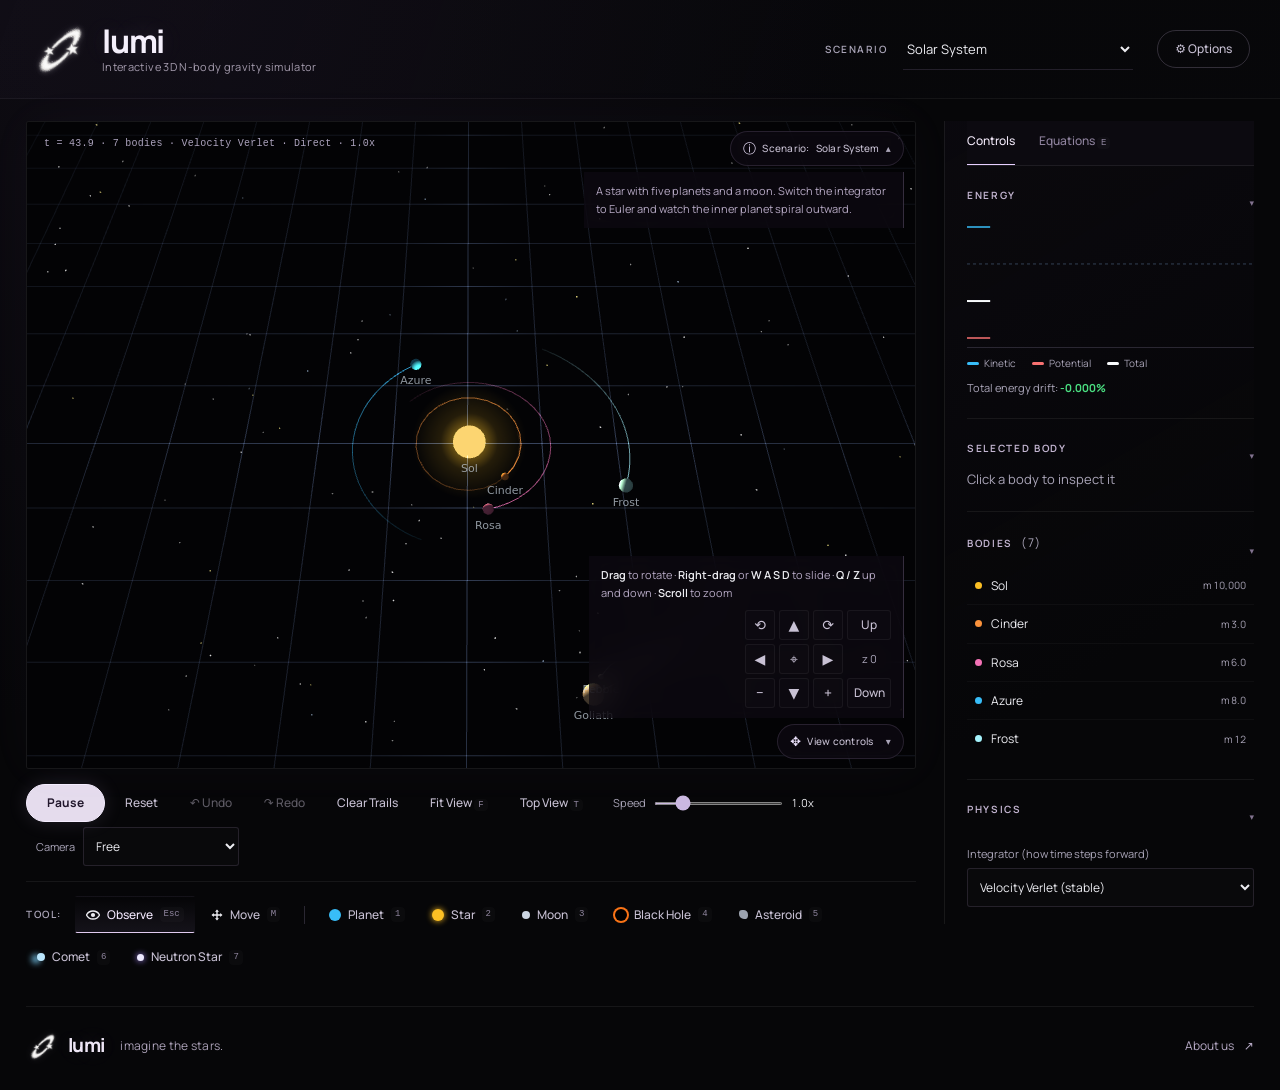
==== commit 3df531dd: "Rebrand as lumi and add space-inspired design and About page" ====
--- a/index.html
+++ b/index.html
@@ -3,7 +3,9 @@
 <head>
     <meta charset="UTF-8">
     <meta name="viewport" content="width=device-width, initial-scale=1.0">
-    <title>GravityLab</title>
+    <title>lumi</title>
+    <meta name="theme-color" content="#08080c">
+    <link rel="icon" type="image/png" href="assets/gravitylab-mark-soft.png">
     <link rel="stylesheet" href="style.css">
 </head>
 <body>
@@ -12,7 +14,7 @@
     <div class="brand">
         <div class="logo" aria-hidden="true"></div>
         <div>
-            <h1>GravityLab</h1>
+            <h1>lumi</h1>
             <p>Interactive 3D N-body gravity simulator</p>
         </div>
     </div>
@@ -597,6 +599,15 @@
 
 </main>
 
+<footer class="site-footer">
+    <div class="footer-signature">
+        <span class="logo" aria-hidden="true"></span>
+        <span class="footer-name">lumi</span>
+        <span class="footer-tagline">imagine the stars.</span>
+    </div>
+    <nav class="footer-nav" aria-label="Footer"><a href="about.html">About us <span aria-hidden="true">↗</span></a></nav>
+</footer>
+
 <script src="lib/three.min.js"></script>
 <script src="script.js"></script>
 
--- a/style.css
+++ b/style.css
@@ -1,3 +1,11 @@
+@font-face {
+    font-family: "Manrope";
+    src: url("assets/fonts/Manrope.ttf") format("truetype");
+    font-weight: 200 800;
+    font-style: normal;
+    font-display: swap;
+}
+
 * {
     margin: 0;
     padding: 0;
@@ -5,21 +13,22 @@
 }
 
 :root {
-    --bg: #070b16;
-    --panel: #0f1628;
-    --panel-2: #172036;
-    --border: #25314a;
-    --text: #e2e8f0;
-    --muted: #8b9ab3;
-    --accent: #60a5fa;
-    --accent-strong: #2563eb;
-    --danger: #dc2626;
+    color-scheme: dark;
+    --bg: #050507;
+    --panel: #0c0c10;
+    --panel-2: #15151b;
+    --border: #2a2a34;
+    --text: #ededf2;
+    --muted: #a0a0af;
+    --accent: #e4e1f5;
+    --accent-strong: #dedbea;
+    --danger: #933b49;
 }
 
 body {
     background: var(--bg);
     color: var(--text);
-    font-family: system-ui, -apple-system, "Segoe UI", Roboto, Arial, sans-serif;
+    font-family: "Manrope", system-ui, sans-serif;
     font-size: 14px;
     line-height: 1.45;
 }
@@ -44,21 +53,11 @@
 }
 
 .logo {
-    width: 34px;
-    height: 34px;
-    border-radius: 50%;
-    background: radial-gradient(circle at 35% 35%, #fff7d6, #fbbf24 45%, #b45309 100%);
-    box-shadow: 0 0 18px rgba(251, 191, 36, 0.55);
-    position: relative;
-}
-
-.logo::after {
-    content: "";
-    position: absolute;
-    inset: -7px;
-    border: 1.5px solid rgba(96, 165, 250, 0.7);
-    border-radius: 50%;
-    transform: rotate(-20deg) scaleY(0.45);
+    width: 54px;
+    height: 54px;
+    flex-shrink: 0;
+    background: url("assets/gravitylab-mark-soft.png") center / contain no-repeat;
+    filter: drop-shadow(0 0 5px rgba(235, 229, 255, 0.12));
 }
 
 h1 {
@@ -144,7 +143,7 @@
 
 #optionsBtn[aria-expanded="true"] {
     border-color: var(--accent);
-    background: rgba(37, 99, 235, 0.22);
+    background: rgba(206, 196, 244, 0.10);
 }
 
 .scenario-picker {
@@ -182,7 +181,7 @@
     width: 100%;
     height: 72vh;
     min-height: 380px;
-    background: #02040b;
+    background: #030305;
     border: 1px solid var(--border);
     border-radius: 12px;
     cursor: grab;
@@ -214,7 +213,7 @@
 }
 
 .nav-pad button.held {
-    background: rgba(37, 99, 235, 0.45);
+    background: rgba(206, 196, 244, 0.20);
     border-color: var(--accent);
 }
 
@@ -247,7 +246,7 @@
     color: var(--muted);
     font-variant-numeric: tabular-nums;
     pointer-events: none;
-    background: rgba(2, 4, 11, 0.6);
+    background: rgba(3, 3, 5, 0.75);
     padding: 4px 8px;
     border-radius: 6px;
 }
@@ -260,7 +259,7 @@
     transform: translate(-50%, -50%);
     padding: 7px 14px;
     border-radius: 999px;
-    background: rgba(15, 22, 40, 0.92);
+    background: rgba(12, 12, 17, 0.95);
     border: 1px solid var(--accent);
     font-size: 13px;
     pointer-events: none;
@@ -301,7 +300,7 @@
     padding: 5px 11px;
     font-size: 12px;
     border-radius: 999px;
-    background: rgba(15, 22, 40, 0.88);
+    background: rgba(12, 12, 17, 0.92);
     max-width: 100%;
 }
 
@@ -320,7 +319,7 @@
 }
 
 .canvas-panel-body {
-    background: rgba(15, 22, 40, 0.88);
+    background: rgba(12, 12, 17, 0.92);
     border: 1px solid var(--border);
     border-radius: 10px;
     padding: 8px 10px;
@@ -370,8 +369,8 @@
 }
 
 button:hover {
-    background: #22304d;
-    border-color: #36476a;
+    background: #202028;
+    border-color: #494955;
 }
 
 button:disabled {
@@ -391,7 +390,7 @@
 }
 
 button.primary:hover {
-    background: #1d4ed8;
+    background: #f4f1ff;
 }
 
 button.danger {
@@ -400,7 +399,7 @@
 }
 
 button.danger:hover {
-    background: #b91c1c;
+    background: #ab4657;
 }
 
 label.inline {
@@ -419,7 +418,7 @@
 select,
 input[type="number"] {
     background: var(--panel-2);
-    border: 1px solid #3a4a68;
+    border: 1px solid #353540;
     border-radius: 7px;
     color: var(--text);
     padding: 7px 8px;
@@ -442,7 +441,7 @@
 
 .brush.active {
     border-color: var(--accent);
-    background: rgba(37, 99, 235, 0.22);
+    background: rgba(206, 196, 244, 0.10);
 }
 
 .brush-divider {
@@ -505,7 +504,7 @@
 
 .panel-tab.active {
     border-color: var(--accent);
-    background: rgba(37, 99, 235, 0.22);
+    background: rgba(206, 196, 244, 0.10);
 }
 
 .link-button {
@@ -668,7 +667,7 @@
     display: block;
     width: 100%;
     height: 130px;
-    background: #050915;
+    background: #08080c;
     border: 1px solid var(--border);
     border-radius: 8px;
 }
@@ -729,12 +728,12 @@
 }
 
 .body-item:hover {
-    background: #22304d;
+    background: #202028;
 }
 
 .body-item.selected {
     border-color: var(--accent);
-    background: #1c2a47;
+    background: #25232e;
 }
 
 .body-dot {
@@ -943,3 +942,296 @@
         max-width: calc(100% - 16px);
     }
 }
+
+/* ---------- Starlight interface ---------- */
+:root {
+    --bg: #060608;
+    --panel: #0d0c11;
+    --panel-2: #15131c;
+    --border: #2a2732;
+    --muted: #aaa5b8;
+    --accent: #e9dff9;
+}
+body {
+    min-height: 100vh;
+    background: radial-gradient(ellipse at 15% 0%, #21192c55, transparent 48%), var(--bg);
+    font-size: 13px;
+    -webkit-font-smoothing: antialiased;
+}
+.topbar {
+    padding: 20px 30px;
+    background: linear-gradient(110deg, #14101b80, #08080c66 65%);
+    border-bottom-color: #ffffff0d;
+}
+.brand { gap: 14px; }
+.logo { width: 58px; height: 58px; }
+h1 {
+    font-family: "Manrope", system-ui, sans-serif;
+    font-style: normal;
+    font-size: 32px;
+    font-weight: 750;
+    line-height: 1.15;
+    letter-spacing: -1.2px;
+    color: #f4effb;
+    text-shadow: 0 0 24px #e2caff26;
+}
+.brand p { font-size: 11px; letter-spacing: .35px; color: #a49bad; }
+.header-actions { gap: 24px; }
+.scenario-picker label, .brush-label {
+    font-size: 10px;
+    font-weight: 600;
+    text-transform: uppercase;
+    letter-spacing: 1.5px;
+}
+.scenario-picker { gap: 16px; }
+.scenario-picker select {
+    background-color: transparent;
+    border-width: 0 0 1px;
+    border-radius: 0;
+    padding: 10px 24px 10px 0;
+    font-size: 13px;
+}
+.app-layout {
+    grid-template-columns: minmax(0, 1fr) 310px;
+    padding: 22px 26px;
+    gap: 28px;
+}
+canvas#universe {
+    border-radius: 3px;
+    border-color: #ffffff14;
+    box-shadow: 0 0 50px #b49bd408;
+}
+canvas#overlay { border-radius: 2px; }
+.hud {
+    background: transparent;
+    color: #aca3bd;
+    font-family: ui-monospace, SFMono-Regular, Consolas, monospace;
+    font-size: 10px;
+    letter-spacing: .25px;
+    padding: 6px;
+}
+button {
+    background: transparent;
+    border-color: transparent;
+    border-radius: 4px;
+    padding: 9px 11px;
+    font-size: 12px;
+    font-weight: 500;
+    color: #c8c1d4;
+    transition: color .18s, background .18s, border-color .18s, box-shadow .18s;
+}
+button:hover { background: #e7d5ff0b; border-color: #e7d5ff1c; color: #fff; }
+button:disabled:hover { background: transparent; border-color: transparent; }
+button.primary {
+    background: #e5dced;
+    color: #21172c;
+    border-color: #f5edff;
+    border-radius: 999px;
+    box-shadow: 0 0 19px #dfc4ff20;
+    font-weight: 700;
+    padding-inline: 20px;
+}
+button.primary:hover { background: #f6edff; box-shadow: 0 0 25px #dfc4ff35; }
+button.danger { color: #ffc0cc; background: #68263844; border-color: #bd5b6b55; }
+button.danger:hover { background: #933b4955; }
+button:focus-visible, select:focus-visible, input:focus-visible,
+summary:focus-visible, a:focus-visible { outline: 2px solid #cdb4ee; outline-offset: 3px; }
+#optionsBtn { border: 1px solid #d9c6ef33; border-radius: 999px; padding: 9px 17px; }
+#optionsBtn[aria-expanded="true"] { background: #dac0ff15; border-color: #c7b3dd; }
+.simulation-controls {
+    padding: 15px 0;
+    gap: 5px 8px;
+    border-bottom: 1px solid #ffffff10;
+}
+.simulation-controls label.inline { margin-left: 10px; font-size: 11px; }
+.simulation-controls select { max-width: 180px; }
+input[type="range"] { height: 3px; accent-color: #cbb8e1; cursor: pointer; margin-block: 10px; }
+input[type="checkbox"] { accent-color: #cbb8e1; }
+select, input[type="number"] {
+    border-color: #bfa6db26;
+    background-color: #ffffff04;
+    border-radius: 3px;
+    padding: 9px 8px;
+    font-size: 12px;
+}
+select:hover, input[type="number"]:hover { border-color: #bfa6db66; }
+select option { background: #15111d; color: #eee7f7; }
+.brush-bar { gap: 5px; padding-top: 14px; }
+.brush-label { margin-right: 8px; }
+.brush { padding: 9px 10px; border-radius: 2px; border-bottom: 1px solid transparent; }
+.brush.active {
+    border-color: transparent transparent #e0caef;
+    background: linear-gradient(0deg, #d5b7ff13, transparent);
+    color: #f5eaff;
+    box-shadow: none;
+}
+kbd { border: 0; background: #ffffff06; color: #90869f; padding: 1px 4px; font-size: 9px; }
+.brush-divider { margin: 0 8px; height: 18px; }
+.control-panel {
+    background: linear-gradient(150deg, #16101d44, transparent 65%);
+    border: 0;
+    border-left: 1px solid #ffffff12;
+    border-radius: 0;
+    box-shadow: none;
+    padding: 0 0 0 22px;
+    max-height: calc(72vh + 155px);
+}
+.panel-tabs {
+    top: 0;
+    margin: 0;
+    padding: 0;
+    background: #0c0a10;
+    gap: 24px;
+    display: flex;
+    border-bottom: 1px solid #ffffff13;
+}
+.panel-tab { border-radius: 0; padding: 11px 0 14px; border: 0; border-bottom: 1px solid transparent; color: #8f839e; }
+.panel-tab.active {
+    border-color: #e7cfff;
+    background: transparent;
+    box-shadow: none;
+    color: #f3eafa;
+}
+.panel-tab:hover { background: transparent; color: #eee0fc; }
+.panel-section { padding: 22px 0; border-bottom-color: #ffffff10; }
+.control-panel h2, .explainer summary {
+    font-size: 10px;
+    font-weight: 650;
+    letter-spacing: 1.65px;
+    text-transform: uppercase;
+    color: #c3b5d1;
+    margin-bottom: 15px;
+}
+.foldable > summary::after { font-size: 9px; color: #82738f; }
+#energyChart { background: transparent; border-width: 0 0 1px; border-radius: 0; }
+.energy-legend { font-size: 10px; gap: 16px; }
+.drift { font-size: 11px; margin-top: 10px; }
+.field { font-size: 11px; margin: 15px 0; }
+.range-ends { color: #9a8da8; font-size: 10px; }
+.body-item {
+    border: 0;
+    border-bottom: 1px solid #ffffff08;
+    background: transparent;
+    border-radius: 0;
+    padding: 10px 8px;
+    margin: 0;
+    font-size: 12px;
+}
+.body-item:hover { background: #d8b5ff09; }
+.body-item.selected { background: #d8b5ff0d; box-shadow: inset 2px 0 #dec2f4; }
+.body-item .mass { font-size: 10px; }
+.body-dot { width: 7px; height: 7px; }
+.solver-stats {
+    background: transparent;
+    border-left: 1px solid #bba0d255;
+    border-radius: 0;
+    padding: 4px 10px;
+    font-size: 10px;
+    line-height: 1.7;
+}
+.canvas-panel-tab {
+    border: 1px solid #dfc3ff22;
+    background: #0e0a13b8;
+    backdrop-filter: blur(14px);
+    font-size: 10px;
+    letter-spacing: .25px;
+    padding: 7px 12px;
+}
+.canvas-panel-body {
+    border: 0;
+    border-right: 1px solid #e0c8ff33;
+    border-radius: 0;
+    background: #0e0b13b8;
+    backdrop-filter: blur(14px);
+    padding: 10px 12px;
+}
+.scenario-panel .canvas-panel-body, .canvas-hint { font-size: 11px; line-height: 1.65; color: #b6a9c4; }
+.nav-pad button { border: 1px solid #ffffff0d; border-radius: 3px; background: #ffffff03; }
+.tool-badge, .eq, .explainer code { color: #e4cef5; }
+.options-panel {
+    width: 330px;
+    background: #110d18f5;
+    backdrop-filter: blur(24px);
+    border-color: #d8b9f033;
+    border-radius: 6px;
+    box-shadow: 0 20px 70px #000b, 0 0 35px #b587de0a;
+    padding: 10px 18px 18px;
+}
+.options-panel fieldset { padding: 12px 0 16px; gap: 10px; }
+.options-panel legend { font-size: 10px; letter-spacing: 1.5px; }
+.options-panel label { font-size: 12px; }
+.options-footer { flex-wrap: wrap; gap: 12px; font-size: 10px; }
+.eq-card { border: 0; border-top: 1px solid #d7b9f52b; background: transparent; border-radius: 0; padding: 16px 0; margin: 12px 0; }
+.eq-card h3 { font-size: 11px; font-weight: 600; letter-spacing: .3px; }
+.link-button { border: 0; border-bottom: 1px solid #b89bce44; border-radius: 0; text-align: left; padding: 12px 0; font-size: 11px; }
+.explainer p { color: #b2a6bf; font-size: 12px; line-height: 1.8; }
+.toast { background: #181020ed; border-color: #e0c7f855; box-shadow: 0 0 25px #d7b1ff11; }
+* { scrollbar-width: thin; scrollbar-color: #3a3046 transparent; }
+@media (max-width: 1100px) {
+    .app-layout { padding: 18px; gap: 20px; grid-template-columns: minmax(0, 1fr) 290px; }
+    .control-panel { padding-left: 18px; }
+}
+@media (max-width: 900px) {
+    .app-layout { grid-template-columns: 1fr; }
+    .control-panel { max-height: none; border-left: 0; border-top: 1px solid #ffffff18; padding: 0; }
+    .options-panel { width: auto; }
+}
+@media (max-width: 540px) {
+    .topbar { padding: 15px 16px; gap: 18px; }
+    .brand { gap: 10px; }
+    .logo { width: 50px; height: 50px; }
+    h1 { font-size: 29px; }
+    .brand p { font-size: 10px; }
+    .header-actions { width: 100%; gap: 12px; }
+    .scenario-picker { flex: 1; min-width: 0; gap: 10px; }
+    .scenario-picker select { min-width: 0; width: 100%; font-size: 12px; }
+    .scenario-picker label { font-size: 9px; letter-spacing: 1px; }
+    #optionsBtn { padding: 8px 12px; }
+    .app-layout { padding: 12px; gap: 22px; }
+    .simulation-controls { gap: 4px; }
+    .simulation-controls label.inline { margin-left: 5px; }
+    .brush { padding: 9px 8px; }
+    .canvas-panel { max-width: calc(100% - 20px); }
+}
+@media (prefers-reduced-motion: reduce) {
+    button, .toast, .foldable > summary::after { transition: none; }
+}
+
+/* A quiet signature beneath the workspace. */
+.site-footer {
+    margin: 8px 26px 0;
+    padding: 22px 0 28px;
+    border-top: 1px solid #ffffff10;
+}
+.footer-signature {
+    display: flex;
+    align-items: center;
+    justify-content: center;
+    gap: 10px;
+}
+.site-footer .logo { width: 32px; height: 32px; }
+.footer-name {
+    color: #eee6f6;
+    font-size: 19px;
+    font-weight: 750;
+    letter-spacing: -.7px;
+    text-shadow: 0 0 20px #e2caff26;
+}
+.footer-tagline {
+    margin-left: 6px;
+    color: #aaa0b6;
+    font-size: 12px;
+    letter-spacing: .3px;
+}
+@media (max-width: 540px) {
+    .site-footer { margin-inline: 12px; padding-block: 18px 24px; }
+    .footer-tagline { font-size: 11px; }
+}
+
+.site-footer { display: flex; align-items: center; justify-content: space-between; gap: 20px; flex-wrap: wrap; }
+.footer-nav a { color: #b7aac6; text-decoration: none; font-size: 12px; padding: 8px 0; display: inline-block; }
+.footer-nav a:hover { color: #f4e8ff; }
+.footer-nav a span { margin-left: 8px; }
+@media (max-width: 540px) {
+    .site-footer { justify-content: center; gap: 10px 28px; }
+}
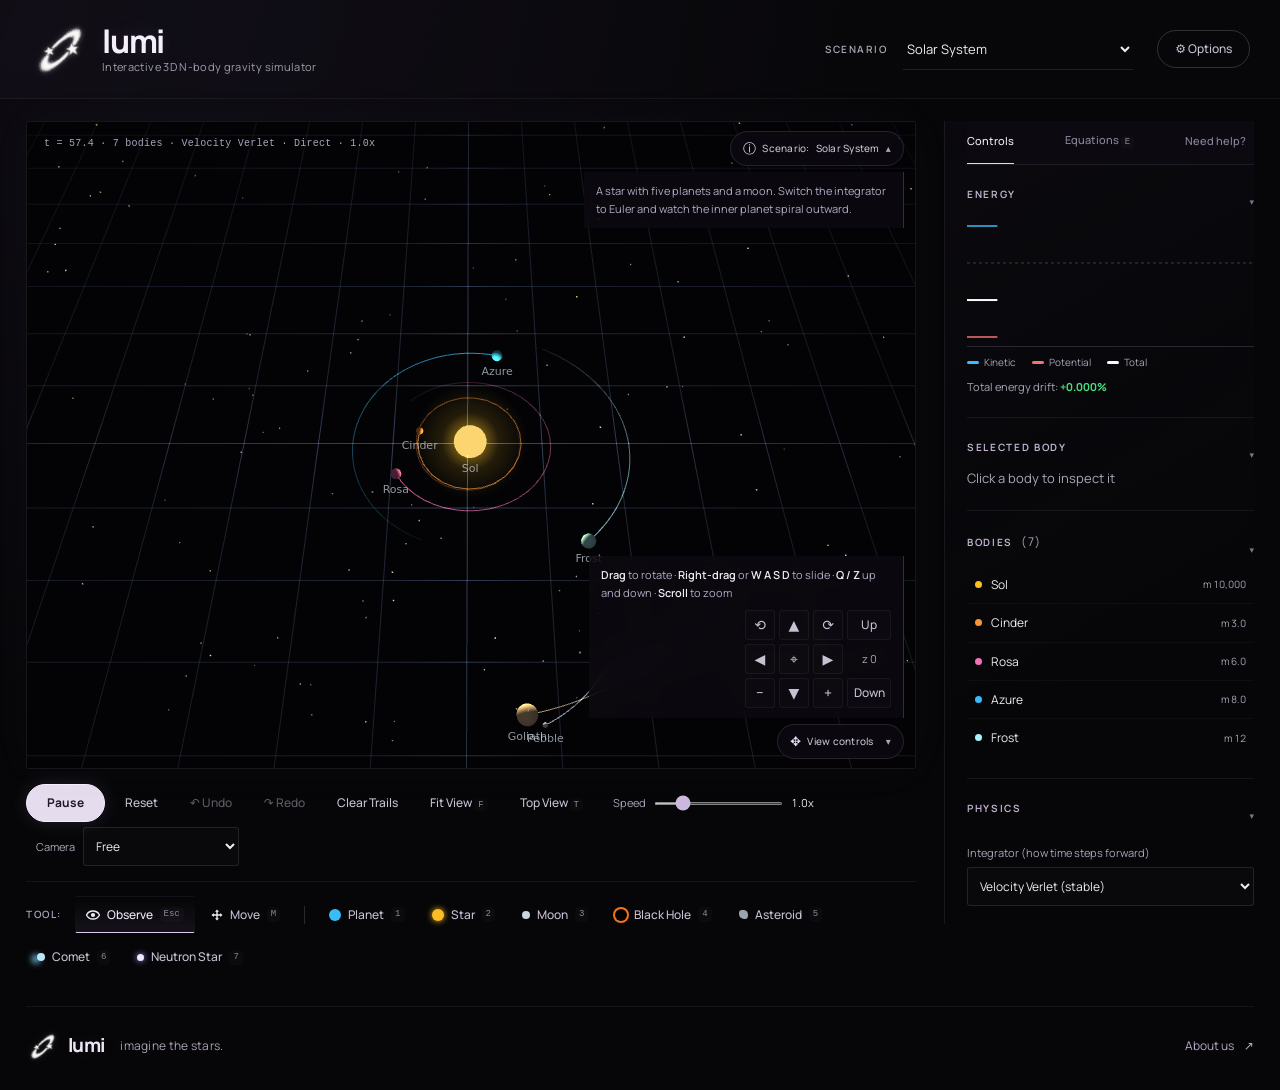
==== commit 95588ffe: "Add illustrated help guide and improve realistic orbit placement" ====
--- a/index.html
+++ b/index.html
@@ -194,11 +194,12 @@
     <aside class="control-panel">
 
         <nav class="panel-tabs" role="tablist">
-            <button class="panel-tab active" data-tab="controls" role="tab">Controls</button>
-            <button class="panel-tab" data-tab="equations" role="tab">Equations <kbd>E</kbd></button>
+            <button class="panel-tab active" data-tab="controls" id="tab-button-controls" role="tab" aria-controls="tab-controls" aria-selected="true">Controls</button>
+            <button class="panel-tab" data-tab="equations" id="tab-button-equations" role="tab" aria-controls="tab-equations" aria-selected="false" tabindex="-1">Equations <kbd>E</kbd></button>
+            <button class="panel-tab" data-tab="help" id="tab-button-help" role="tab" aria-controls="tab-help" aria-selected="false" tabindex="-1">Need help?</button>
         </nav>
 
-        <div class="tab-page" id="tab-controls">
+        <div class="tab-page" id="tab-controls" role="tabpanel" aria-labelledby="tab-button-controls">
 
         <details class="panel-section foldable" id="sectionEnergy" open>
             <summary><h2>Energy</h2></summary>
@@ -583,7 +584,7 @@
 
         </div>
 
-        <div class="tab-page hidden" id="tab-equations">
+        <div class="tab-page hidden" id="tab-equations" role="tabpanel" aria-labelledby="tab-button-equations">
             <section class="panel-section">
                 <h2>Live equations</h2>
                 <p class="muted small" id="equationsIntro"></p>
@@ -595,6 +596,125 @@
             </section>
         </div>
 
+        <div class="tab-page hidden help-page" id="tab-help" role="tabpanel" aria-labelledby="tab-button-help">
+            <div class="help-intro">
+                <p class="help-eyebrow">Your field guide</p>
+                <h2>A little help<br>exploring the stars.</h2>
+                <p>Pick a topic below. Pause whenever you want time to experiment. Your simulation stays here while you read.</p>
+            </div>
+            <details class="help-topic" open>
+                <summary>01 <span>Start, pause &amp; choose a scenario</span></summary>
+                <ol>
+                    <li>Choose a preset from <b>Scenario</b> at the top. <b>Empty Space</b> lets you build from scratch.</li>
+                    <li>Use <b>Pause / Play</b> or <kbd>Space</kbd>. The <b>Speed</b> slider changes how fast simulation time passes.</li>
+                    <li><b>Reset</b> or <kbd>R</kbd> reloads the current preset. Undo can restore the system before a reset or scenario change.</li>
+                </ol>
+                <p class="help-tip">First visit? Try <b>Star &amp; Planet</b>, then <b>Solar System</b>.</p>
+            </details>
+            <details class="help-topic" open>
+                <summary>02 <span>Add a body or throw one</span></summary>
+                <ol>
+                    <li>Choose <b>Planet, Star, Moon, Black Hole, Asteroid, Comet,</b> or <b>Neutron Star</b> beneath the canvas (keys <kbd>1</kbd>–<kbd>7</kbd>).</li>
+                    <li><b>Click empty space</b> on the grid for an automatic orbit. Hold briefly before releasing to read the target and see the predicted path.</li>
+                    <li><b>Drag and release</b> to throw instead: direction follows the drag; a longer drag gives more speed. The dashed path previews the launch and a red × warns of a predicted collision.</li>
+                    <li>Press <kbd>Esc</kbd> or choose <b>Observe</b> to stop placing. Clicking an existing body selects it.</li>
+                </ol>
+                <p class="help-tip"><b>Adding a moon:</b> click near its planet, outside the surface. Check that the preview names the planet. A stellar-tides warning means the moon may escape or crash; snapping does not guarantee stability.</p>
+                <figure class="help-figure">
+                    <img src="assets/help/add-body.png" alt="Moon placement preview showing the target planet and its predicted orbit" loading="lazy" width="900" height="590" id="help-add-image">
+                    <figcaption>Click to orbit; drag to launch.</figcaption>
+                    <button class="help-demo-button" data-demo-image="help-add-image" data-demo-src="assets/help/add-body.gif" data-demo-poster="assets/help/add-body.png" aria-pressed="false">Play demonstration ↗</button>
+                </figure>
+                <p>New bodies affect the whole system. Existing bodies keep their velocities, so adding mass can cause real instability. A massive body without a suitable host inherits the system’s average motion.</p>
+            </details>
+            <details class="help-topic">
+                <summary>03 <span>Look around &amp; follow a body</span></summary>
+                <ul>
+                    <li><b>Observe:</b> drag to rotate; scroll or pinch to zoom. On touch screens, use two fingers to pan.</li>
+                    <li><b>Pan:</b> right-drag, Shift + drag in Observe, or <kbd>W</kbd> <kbd>A</kbd> <kbd>S</kbd> <kbd>D</kbd>. Arrow keys rotate.</li>
+                    <li><b>Height:</b> <kbd>Q</kbd> / <kbd>Z</kbd> raises / lowers the view and placement grid. New bodies start on that grid.</li>
+                    <li><b>Fit View</b> (<kbd>F</kbd>) brings everything into view. <b>Top View</b> (<kbd>T</kbd>) toggles the overhead view.</li>
+                    <li><b>Camera:</b> follow the center of mass, the selected body, or a named body. Choose <b>Free</b> to explore independently.</li>
+                    <li>Open <b>View controls</b> on the canvas for on-screen movement, rotation, height, and zoom buttons. Hold a button to keep moving.</li>
+                </ul>
+            </details>
+            <details class="help-topic">
+                <summary>04 <span>Select, move, resize &amp; delete</span></summary>
+                <ol>
+                    <li>Click a body on the canvas or in <b>Controls → Bodies</b>. Its properties appear under <b>Selected Body</b>.</li>
+                    <li>Change <b>Mass</b> or <b>Radius</b> with sliders or number boxes. Mass changes gravity; radius changes visible size and the collision boundary.</li>
+                    <li>Edit <b>Position X / Y / Z</b>, or choose <b>Move</b> (<kbd>M</kbd>) and drag the body. Shift + drag moves it vertically.</li>
+                    <li>Use <b>Delete</b> in the inspector or the Delete key to remove the selected body.</li>
+                </ol>
+                <p class="help-tip">The Move tool holds the body while you drag, then releases it with its previous velocity. It still attracts other bodies while held.</p>
+                <figure class="help-figure"><a href="assets/help/body-properties.png" target="_blank" rel="noopener"><img src="assets/help/body-properties.png" alt="Selected Body inspector with mass, radius, position, velocity, and orbit controls" loading="lazy" width="430" height="820"></a><figcaption>Body inspector · click image to enlarge.</figcaption></figure>
+            </details>
+            <details class="help-topic">
+                <summary>05 <span>Change speed &amp; direction</span></summary>
+                <ol>
+                    <li>Select the body, then open <b>Controls → Selected Body</b>.</li>
+                    <li>Edit <b>Velocity X, Y, Z</b>. X and Y are motion across the grid; Z is vertical motion. Negative values reverse an axis’s direction.</li>
+                    <li>Type a number and press <kbd>Enter</kbd> or leave the field to apply it. The <b>Speed</b> readout shows the combined magnitude.</li>
+                </ol>
+                <p class="help-tip">Set all three velocity components to <b>0</b> to stop it momentarily. Gravity immediately accelerates it again when the simulation runs. The global Speed slider changes time, not a body’s velocity.</p>
+            </details>
+            <details class="help-topic">
+                <summary>06 <span>Make an existing body orbit</span></summary>
+                <ol>
+                    <li>Select the body you want to orbit. Place or move it outside its intended host’s surface.</li>
+                    <li>In <b>Selected Body → Orbit around</b>, choose the host explicitly. Select <b>Clockwise</b> or <b>Anticlockwise</b>.</li>
+                    <li>Click <b>Make it orbit</b>. This replaces the selected body’s velocity with a circular-orbit starting velocity relative to that host.</li>
+                </ol>
+                <p>For a moon, choose the planet—not the star. Other bodies can still disturb the orbit. <b>Make it orbit</b> does not move the body or lock its path.</p>
+                <figure class="help-figure"><a href="assets/help/moon-orbit.png" target="_blank" rel="noopener"><img src="assets/help/moon-orbit.png" alt="A moon's Orbit around menu set to its planet, followed by direction and Make it orbit" loading="lazy" width="430" height="340"></a><figcaption>Choose the host, then apply the orbit.</figcaption></figure>
+            </details>
+            <details class="help-topic">
+                <summary>07 <span>Undo, redo &amp; edit while paused</span></summary>
+                <ul>
+                    <li><b>Undo:</b> button or <kbd>Ctrl/⌘ Z</kbd>. <b>Redo:</b> button or <kbd>Ctrl/⌘ Shift Z</kbd>.</li>
+                    <li>Undo rewinds to before an edit, including placements, deletions, resets, and scenario changes.</li>
+                    <li>In <b>Options</b>, enable <b>Auto-pause while editing</b> to pause during placement, movement, sliders, and typing. It resumes afterward unless you paused manually.</li>
+                    <li><b>Clear Trails</b> clears the drawn motion history without changing the bodies.</li>
+                </ul>
+            </details>
+            <details class="help-topic">
+                <summary>08 <span>Show gravity, trails &amp; overlays</span></summary>
+                <p>Open <b>Options</b> at the top to toggle:</p>
+                <ul>
+                    <li><b>Trails / Labels:</b> past motion and body names.</li>
+                    <li><b>Force &amp; velocity arrows:</b> acceleration in orange, velocity in green.</li>
+                    <li><b>Gravity field arrows (3D):</b> the direction gravity pulls throughout space.</li>
+                    <li><b>Predicted orbit:</b> a two-body Kepler ellipse for the selected body and its reference host.</li>
+                    <li><b>Barnes-Hut tree:</b> the spatial groups used by the fast solver.</li>
+                    <li><b>Reference grid / Background stars / Slowly turn the view / Performance readout:</b> scene and display preferences.</li>
+                    <li><b>Collisions merge:</b> touching bodies merge when enabled; disable it to let bodies pass through one another.</li>
+                </ul>
+                <p>Under <b>Controls → Physics → Gravity field</b>, choose <b>Contour map</b> (potential glow and rings), <b>Rubber sheet</b> (well depth), or <b>Pull sheet</b> (pull direction). The slice follows the grid’s height; use <kbd>Q</kbd> / <kbd>Z</kbd> to scan it. Choose <b>Off</b> to hide it.</p>
+                <figure class="help-figure"><a href="assets/help/gravity-field.png" target="_blank" rel="noopener"><img src="assets/help/gravity-field.png" alt="Gravity pull-sheet visualization around a star and its planets" loading="lazy" width="900" height="540"></a><figcaption>Gravity pull sheet · click image to enlarge.</figcaption></figure>
+                <p class="help-tip">Options are saved in this browser. Use <b>Reset to defaults</b> inside Options to restore them, or <b>Done</b> to close the menu.</p>
+            </details>
+            <details class="help-topic">
+                <summary>09 <span>Read equations &amp; energy</span></summary>
+                <ul>
+                    <li>Select a body, then open <b>Equations</b> (<kbd>E</kbd>) or use <b>See the equations for this body</b>.</li>
+                    <li><b>Compared with</b> picks the reference body. This is shared with the inspector’s <b>Orbit around</b> menu.</li>
+                    <li>Read live force, acceleration, kinetic and potential energy, momentum, escape speed, and Kepler orbit values. Numbers use simulation units with <b>G = 1</b>.</li>
+                    <li>Under <b>Controls → Energy</b>, blue is kinetic, red is potential, and white is total energy. Drift estimates numerical error; edits reset its baseline and collision losses are accounted for.</li>
+                </ul>
+                <p class="help-tip">A predicted ellipse assumes an isolated pair. In a system with several bodies, the actual path can differ.</p>
+            </details>
+            <details class="help-topic">
+                <summary>10 <span>Choose a solver &amp; learn more</span></summary>
+                <ul>
+                    <li><b>Integrator:</b> Velocity Verlet is the usual stable choice. Euler demonstrates numerical drift and can cause orbits to spiral outward.</li>
+                    <li><b>Gravity solver:</b> Direct calculates every pair; Barnes-Hut approximates distant groups. Auto switches to Barnes-Hut above 200 bodies.</li>
+                    <li><b>Barnes-Hut accuracy θ:</b> lower is more accurate and slower; higher is faster and more approximate. The solver readout reports work and speedup.</li>
+                    <li>Open <b>How it works</b> at the bottom of Controls for the equations, algorithms, approximations, and validation.</li>
+                    <li>Click section headings to fold Controls sections, or the Scenario / View controls tabs to fold canvas overlays. Find the team and story under <b>About us</b> in the footer.</li>
+                </ul>
+            </details>
+        </div>
+
     </aside>
 
 </main>
@@ -610,6 +730,7 @@
 
 <script src="lib/three.min.js"></script>
 <script src="script.js"></script>
+<script src="help.js"></script>
 
 </body>
 </html>
--- a/style.css
+++ b/style.css
@@ -1235,3 +1235,31 @@
 @media (max-width: 540px) {
     .site-footer { justify-content: center; gap: 10px 28px; }
 }
+/* ---------- Field guide ---------- */
+.panel-tabs { gap: 0; justify-content: space-between; }
+.panel-tab { white-space: nowrap; font-size: 11px; }
+.help-intro { padding: 26px 0 22px; }
+.help-eyebrow { color: #a78bbd; font-size: 9px; text-transform: uppercase; letter-spacing: 1.7px; margin-bottom: 14px; }
+.control-panel .help-intro h2 { font-size: 23px; line-height: 1.3; text-transform: none; letter-spacing: -.8px; font-weight: 450; color: #ede1f6; }
+.help-page p, .help-page li { font-size: 12px; line-height: 1.8; color: #bcb0c8; }
+.help-page b { color: #eee4f6; font-weight: 600; }
+.help-topic { padding: 18px 0; border-top: 1px solid #dfc5ff18; }
+.help-topic > summary { display: flex; align-items: baseline; gap: 12px; list-style: none; cursor: pointer; color: #9f87b4; font-size: 10px; }
+.help-topic > summary::-webkit-details-marker { display: none; }
+.help-topic > summary span { flex: 1; color: #e2d5ed; font-size: 12px; font-weight: 550; }
+.help-topic > summary::after { content: '+'; font-size: 16px; color: #bca1d0; }
+.help-topic[open] > summary::after { content: '−'; }
+.help-topic > summary:hover span { color: #fff; }
+.help-topic ol, .help-topic ul { padding-left: 19px; margin: 14px 0; }
+.help-topic li { padding-left: 3px; margin-bottom: 10px; }
+.help-topic > p { margin-top: 13px; }
+.help-tip { border-left: 1px solid #c4a4de66; padding-left: 12px; }
+.help-figure { margin: 18px 0; }
+.help-figure img { width: 100%; height: auto; display: block; border: 1px solid #ffffff16; border-radius: 2px; }
+.help-figure a { display: block; }
+.help-figure figcaption { color: #9988a9; font-size: 10px; line-height: 1.6; margin-top: 8px; }
+.help-demo-button { border: 1px solid #b895d13b; margin-top: 9px; font-size: 10px; padding: 7px 10px; }
+.help-page kbd { font-size: 10px; color: #d0bfde; background: #ffffff09; }
+
+.help-page { padding-right: 10px; }
+.panel-tabs { padding-right: 8px; }
